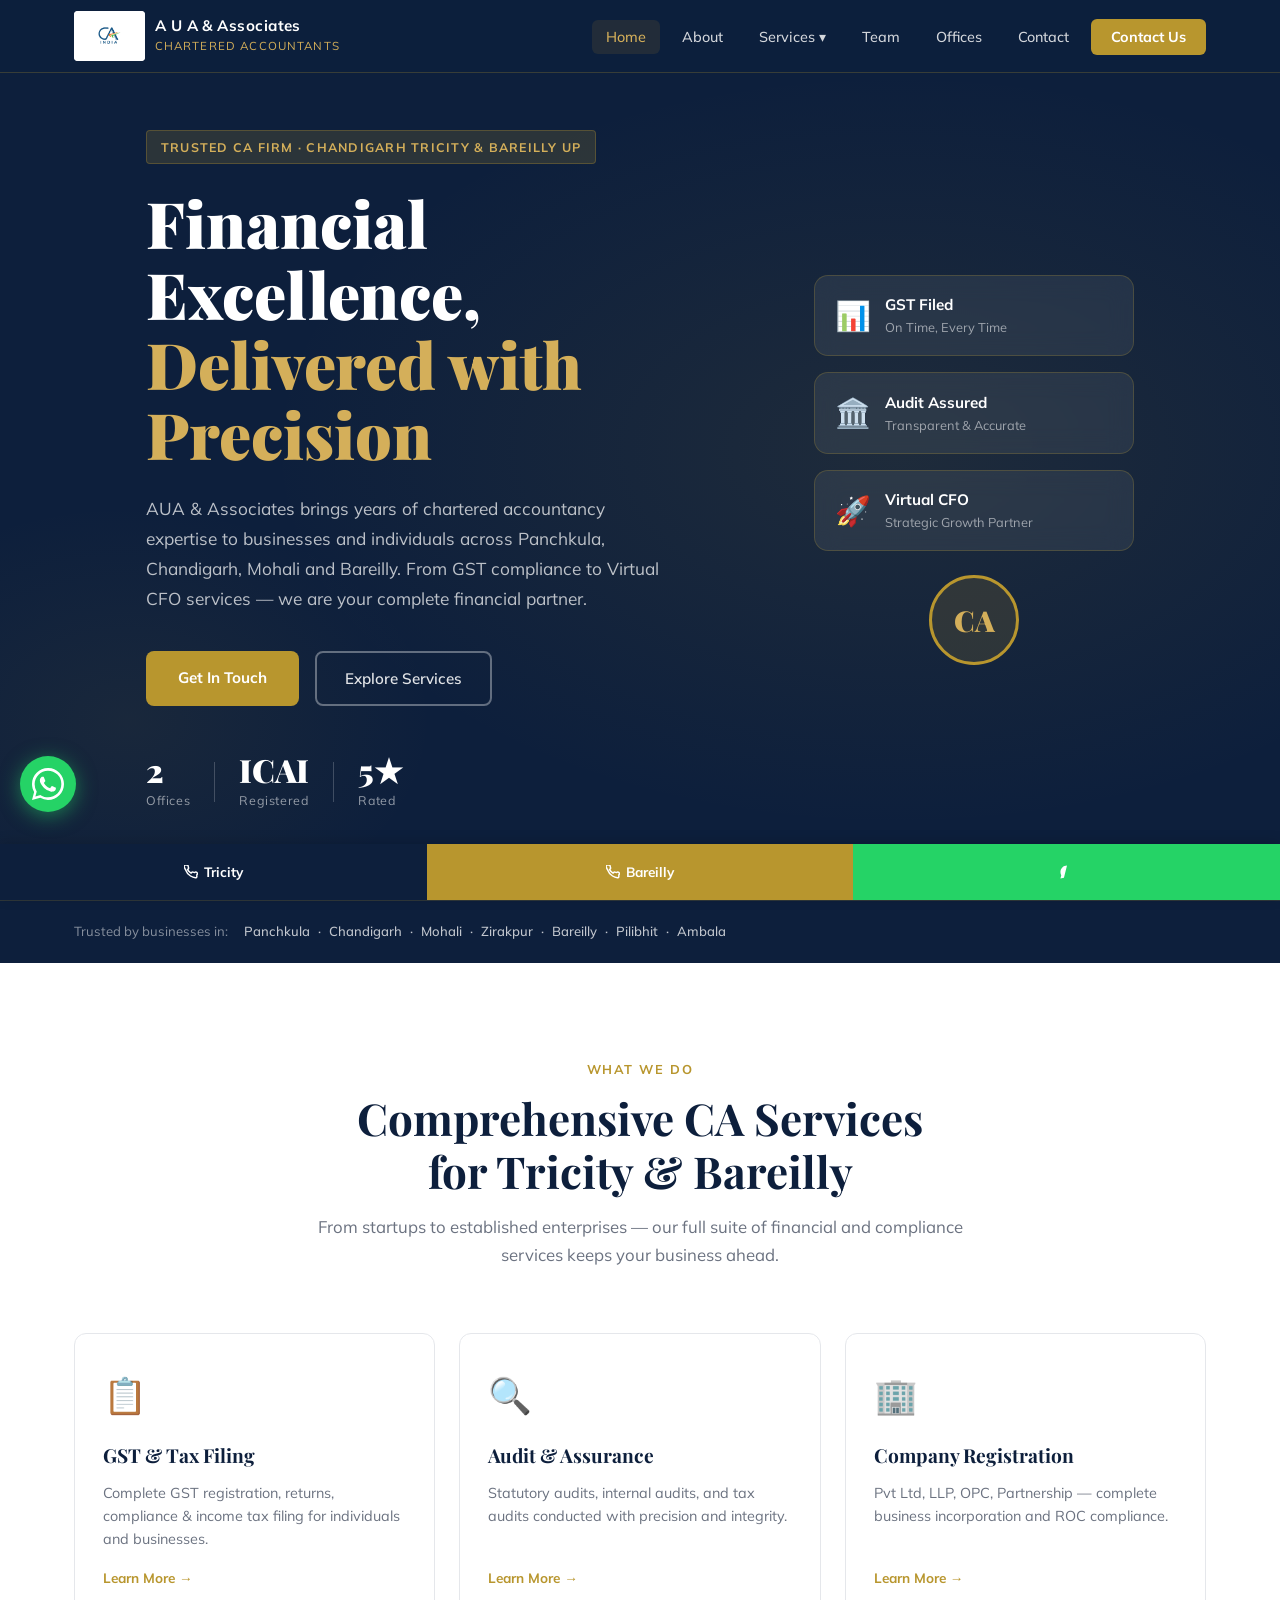
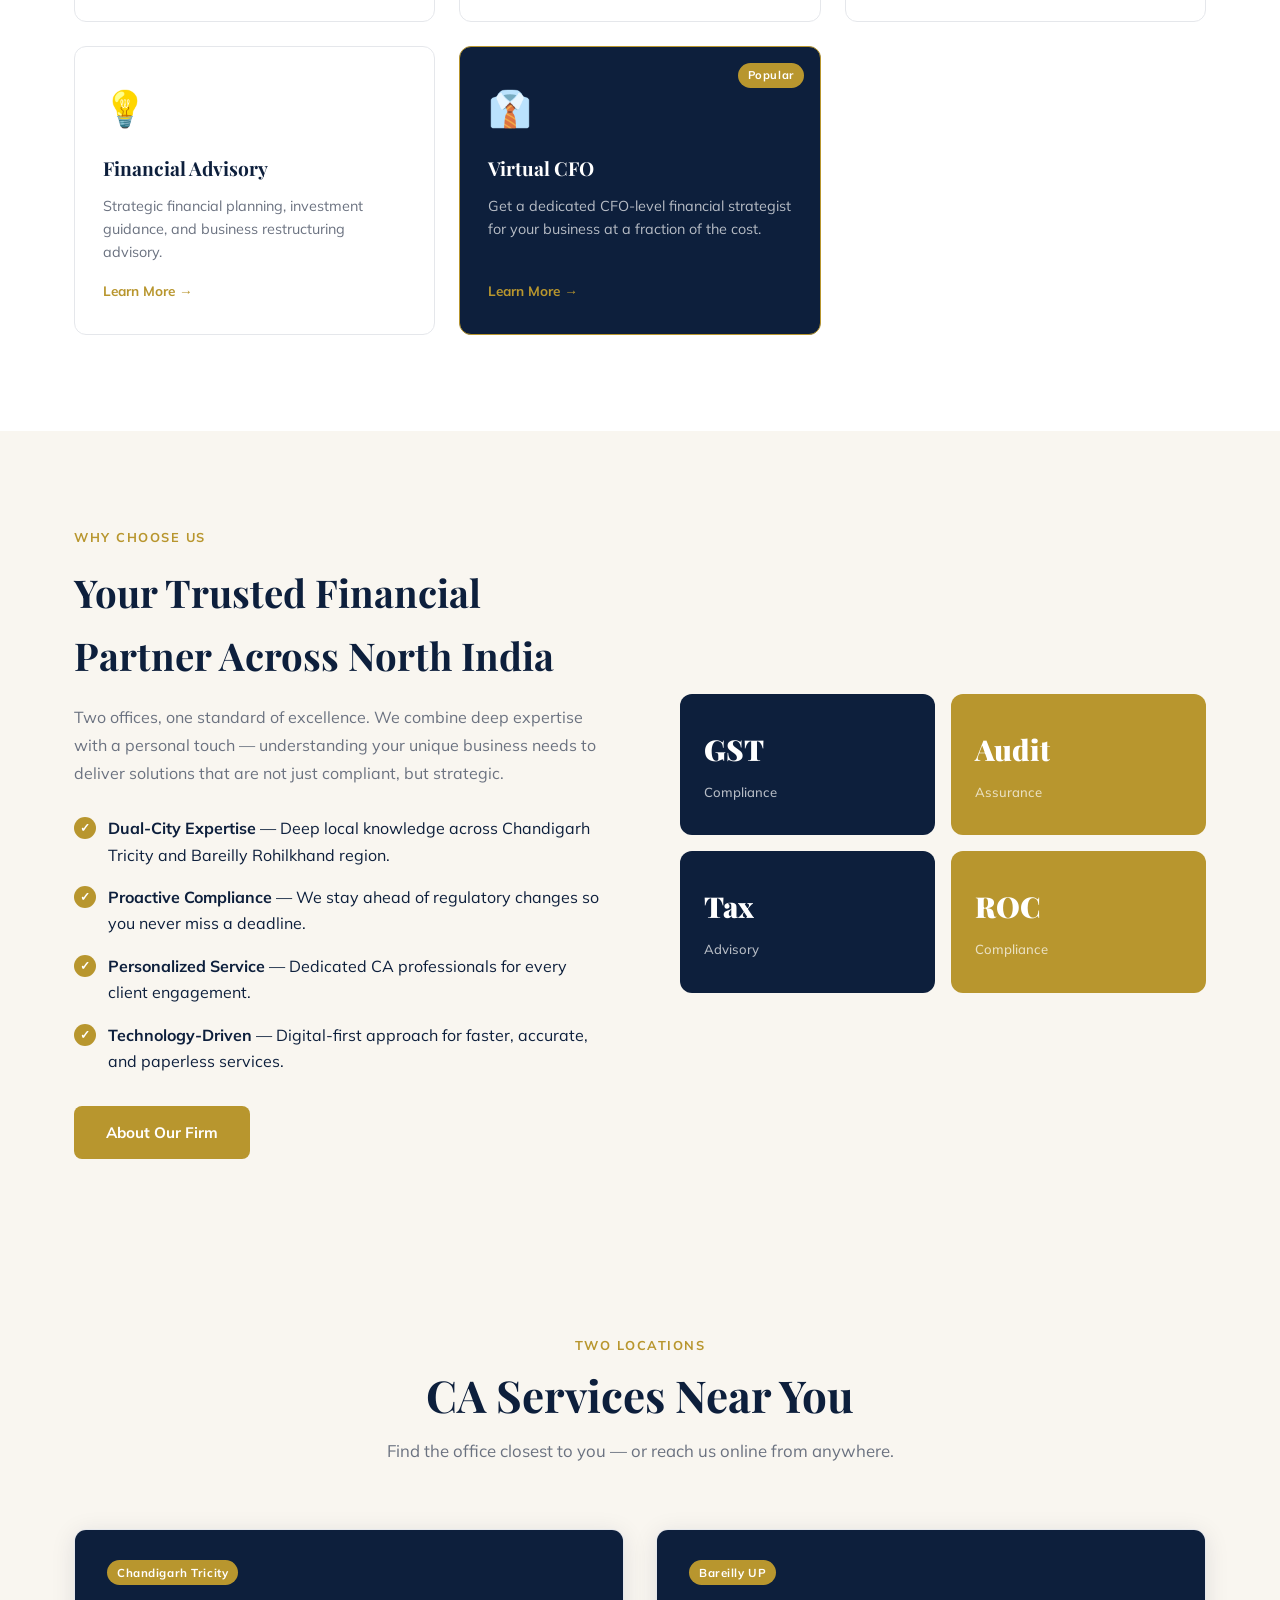
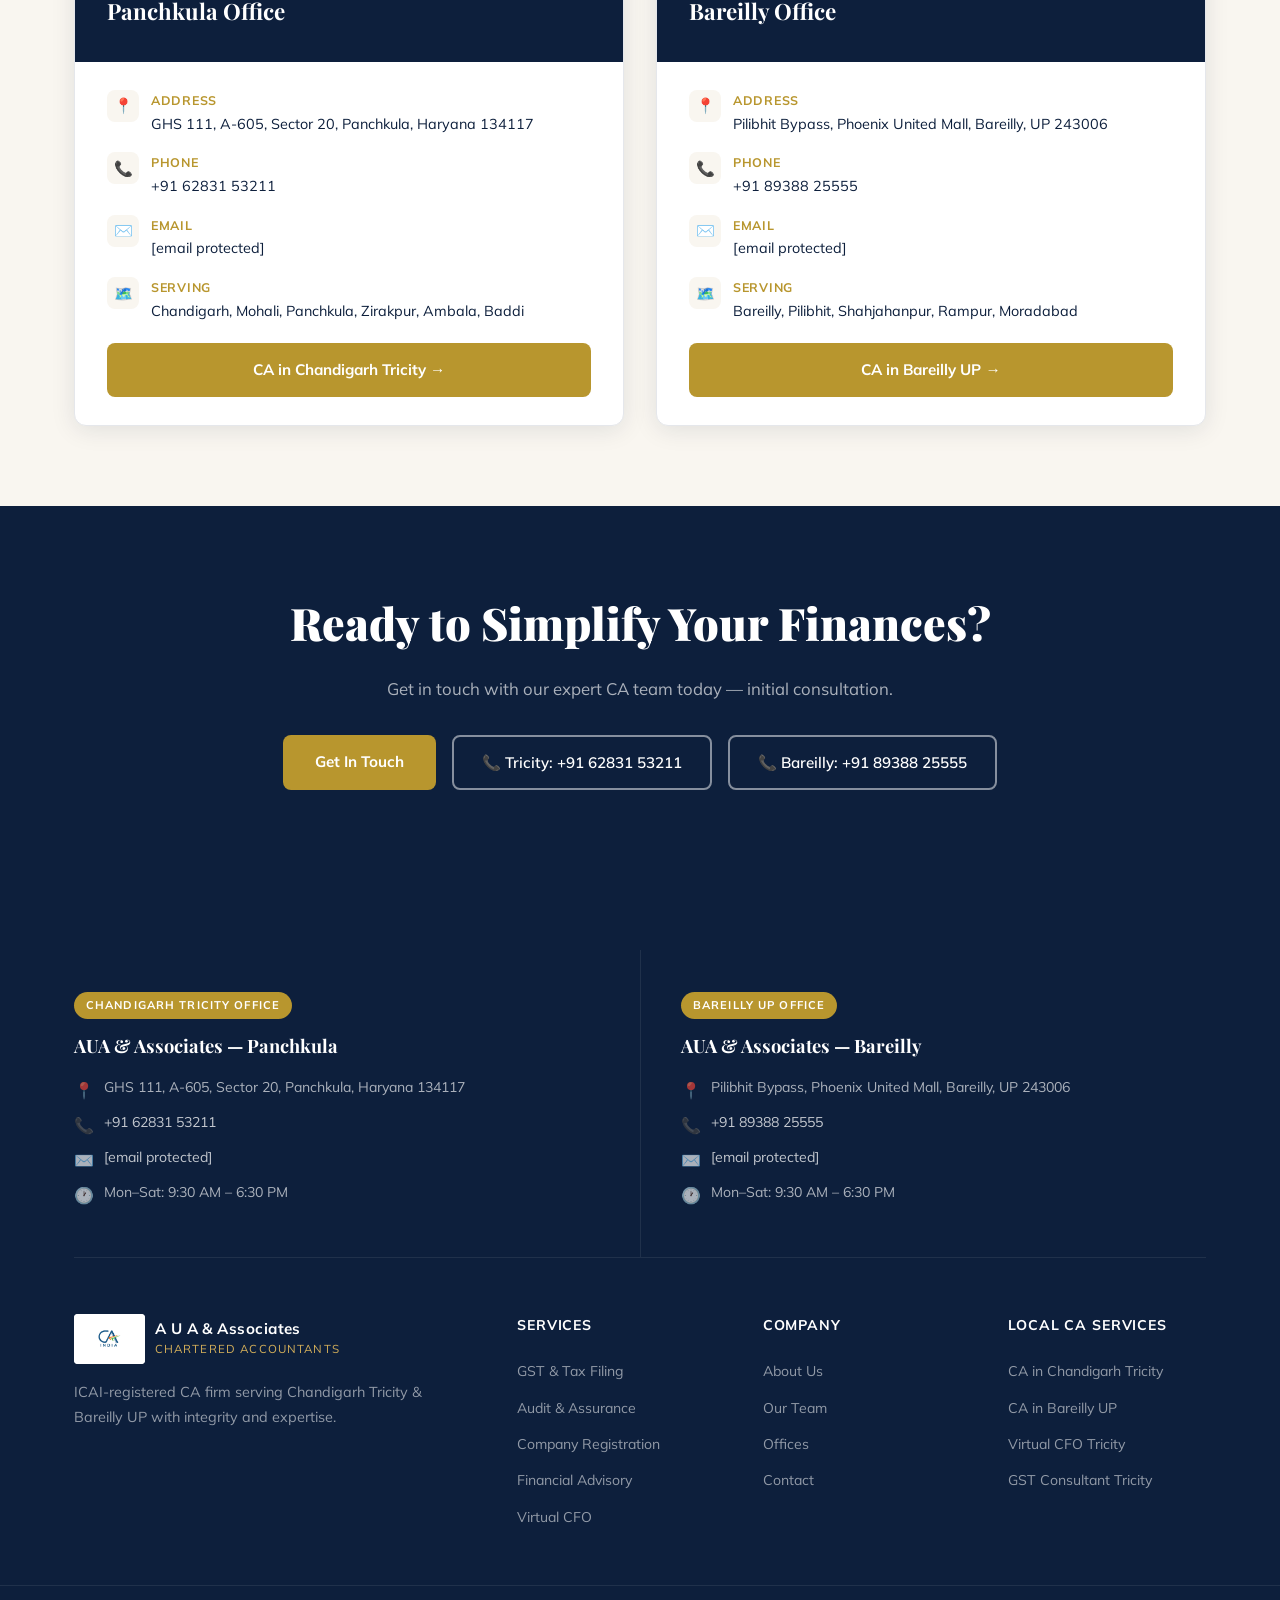
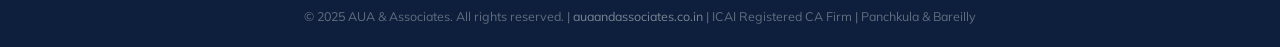
==== index.html @ df9a1f14 "Add files via upload" ====
<!DOCTYPE html>
<html lang="en">
<head>
<meta charset="UTF-8">
<link rel="icon" type="image/png" href="favicon.png">
<link rel="shortcut icon" type="image/png" href="favicon.png">
<link rel="apple-touch-icon" href="favicon.png">
<meta name="viewport" content="width=device-width, initial-scale=1.0">

<title>CA in Chandigarh Tricity &amp; Bareilly UP | AUA &amp; Associates | Chartered Accountants</title>
<meta name="description" content="AUA &amp; Associates – Chartered Accountants in Panchkula (Chandigarh Tricity) &amp; Bareilly UP. Expert CA services: GST Filing, Income Tax, Audit, Company Registration &amp; Virtual CFO. Call +91 62831 53211.">
<meta name="keywords" content="CA in Chandigarh, CA in Panchkula, CA in Bareilly, Chartered Accountant Panchkula, CA near me Chandigarh, GST consultant Tricity, GST filing Bareilly, income tax filing Chandigarh, audit firm Panchkula, company registration Chandigarh, Virtual CFO Tricity, CA firm Mohali, CA Bareilly UP">
<meta name="author" content="AUA &amp; Associates">
<meta name="robots" content="index, follow, max-snippet:-1, max-image-preview:large, max-video-preview:-1">
<link rel="canonical" href="https://auaandassociates.co.in/">

<meta property="og:type" content="website">
<meta property="og:url" content="https://auaandassociates.co.in/">
<meta property="og:title" content="AUA &amp; Associates | CA Firm — Chandigarh Tricity &amp; Bareilly UP">
<meta property="og:description" content="Chartered Accountants in Panchkula &amp; Bareilly. GST, Tax, Audit, Company Registration &amp; Virtual CFO.">
<meta property="og:site_name" content="AUA &amp; Associates">
<meta property="og:locale" content="en_IN">
<meta name="twitter:card" content="summary_large_image">
<meta name="twitter:title" content="AUA &amp; Associates | CA Firm Chandigarh Tricity &amp; Bareilly UP">
<meta name="twitter:description" content="Expert Chartered Accountants in Panchkula &amp; Bareilly. GST, Tax Filing, Audit, Company Registration &amp; Virtual CFO.">

<meta name="geo.region" content="IN-HR">
<meta name="geo.placename" content="Panchkula, Haryana, India">
<meta name="geo.position" content="30.6942;76.8606">
<meta name="ICBM" content="30.6942, 76.8606">

<!-- SCHEMA: Multi-Location LocalBusiness -->
<script type="application/ld+json">
{
  "@context": "https://schema.org",
  "@graph": [
    {
      "@type": ["AccountingService","LocalBusiness"],
      "@id": "https://auaandassociates.co.in/#office-panchkula",
      "name": "AUA & Associates — Chandigarh Tricity",
      "description": "Chartered Accountancy firm in Panchkula offering GST filing, income tax, audit, company registration and Virtual CFO services across Chandigarh Tricity.",
      "url": "https://auaandassociates.co.in/",
      "telephone": "+916283153211",
      "email": "auaandassociatestricity@gmail.com",
      "priceRange": "₹₹",
      "address": {
        "@type": "PostalAddress",
        "streetAddress": "GHS 111, A-605, Sector 20",
        "addressLocality": "Panchkula",
        "addressRegion": "Haryana",
        "postalCode": "134117",
        "addressCountry": "IN"
      },
      "geo": {"@type": "GeoCoordinates", "latitude": 30.6942, "longitude": 76.8606},
      "openingHoursSpecification": [{"@type": "OpeningHoursSpecification","dayOfWeek": ["Monday","Tuesday","Wednesday","Thursday","Friday","Saturday"],"opens": "09:30","closes": "18:30"}],
      "areaServed": [
        {"@type": "City","name": "Panchkula"},
        {"@type": "City","name": "Chandigarh"},
        {"@type": "City","name": "Mohali"},
        {"@type": "City","name": "Zirakpur"},
        {"@type": "City","name": "Ambala"},
        {"@type": "City","name": "Baddi"},
        {"@type": "City","name": "Nalagarh"},
        {"@type": "City","name": "Solan"}
      ],
      "hasOfferCatalog": {
        "@type": "OfferCatalog",
        "name": "CA Services Chandigarh Tricity",
        "itemListElement": [
          {"@type": "Offer","itemOffered": {"@type": "Service","name": "GST Registration & Filing"}},
          {"@type": "Offer","itemOffered": {"@type": "Service","name": "Income Tax Filing"}},
          {"@type": "Offer","itemOffered": {"@type": "Service","name": "Audit & Assurance"}},
          {"@type": "Offer","itemOffered": {"@type": "Service","name": "Company Registration"}},
          {"@type": "Offer","itemOffered": {"@type": "Service","name": "Virtual CFO Services"}}
        ]
      }
    },
    {
      "@type": ["AccountingService","LocalBusiness"],
      "@id": "https://auaandassociates.co.in/#office-bareilly",
      "name": "AUA & Associates — Bareilly UP",
      "description": "Chartered Accountancy firm in Bareilly offering GST filing, income tax, audit, company registration and financial advisory services across Bareilly, Pilibhit and Western UP.",
      "url": "https://auaandassociates.co.in/ca-in-bareilly-up.html",
      "telephone": "+918938825555",
      "email": "auaandassociates.up@gmail.com",
      "priceRange": "₹₹",
      "address": {
        "@type": "PostalAddress",
        "streetAddress": "Pilibhit Bypass, Phoenix United Mall",
        "addressLocality": "Bareilly",
        "addressRegion": "Uttar Pradesh",
        "postalCode": "243006",
        "addressCountry": "IN"
      },
      "geo": {"@type": "GeoCoordinates", "latitude": 28.3670, "longitude": 79.4304},
      "openingHoursSpecification": [{"@type": "OpeningHoursSpecification","dayOfWeek": ["Monday","Tuesday","Wednesday","Thursday","Friday","Saturday"],"opens": "09:30","closes": "18:30"}],
      "areaServed": [
        {"@type": "City","name": "Bareilly"},
        {"@type": "City","name": "Pilibhit"},
        {"@type": "City","name": "Shahjahanpur"},
        {"@type": "City","name": "Rampur"},
        {"@type": "City","name": "Moradabad"}
      ]
    },
    {
      "@type": "WebSite",
      "@id": "https://auaandassociates.co.in/#website",
      "url": "https://auaandassociates.co.in/",
      "name": "AUA & Associates",
      "description": "Chartered Accountants — Chandigarh Tricity & Bareilly UP"
    }
  ]
}
</script>

<link rel="stylesheet" href="style.css">
<link rel="preconnect" href="https://fonts.googleapis.com">
<link href="https://fonts.googleapis.com/css2?family=Playfair+Display:wght@400;600;700;900&family=Mulish:wght@300;400;500;600;700&display=swap" rel="stylesheet">
</head>
<body>
<a class="skip-link" href="#main-content">Skip to main content</a>

<nav class="nav-primary" id="navbar">
  <div class="nav-inner">
    <a href="index.html" class="logo">
      <img src="ca-india-logo.jpg" alt="CA India Logo" class="ca-logo-img">
      <div class="logo-text">
        <span class="logo-main">A U A &amp; Associates</span>
        <span class="logo-sub">Chartered Accountants</span>
      </div>
    </a>
    <button class="nav-hamburger" aria-label="Toggle menu" aria-expanded="false">
      <span></span><span></span><span></span>
    </button>
    <ul class="nav-menu">
      <li><a href="index.html" class="active">Home</a></li>
      <li><a href="about.html">About</a></li>
      <li class="nav-dropdown">
        <a href="services.html">Services ▾</a>
        <ul class="nav-dropdown-menu">
          <li><a href="gst-tax.html">GST &amp; Tax Filing</a></li>
          <li><a href="audit.html">Audit &amp; Assurance</a></li>
          <li><a href="company-registration.html">Company Registration</a></li>
          <li><a href="financial-advisory.html">Financial Advisory</a></li>
          <li><a href="virtual-cfo.html">Virtual CFO</a></li>
        </ul>
      </li>
      <li><a href="team.html">Team</a></li>
      <li><a href="offices.html">Offices</a></li>
      <li><a href="contact.html">Contact</a></li>
      <li><a href="contact.html" class="nav-cta">Contact Us</a></li>
    </ul>
  </div>
</nav>

<section class="hero" id="main-content">
  <div class="hero-bg-pattern"></div>
  <div class="hero-content">
    <div class="hero-tag">Trusted CA Firm · Chandigarh Tricity &amp; Bareilly UP</div>
    <h1>Financial Excellence,<br><em>Delivered with Precision</em></h1>
    <p class="hero-desc">AUA &amp; Associates brings years of chartered accountancy expertise to businesses and individuals across Panchkula, Chandigarh, Mohali and Bareilly. From GST compliance to Virtual CFO services — we are your complete financial partner.</p>
    <div class="hero-actions">
      <a href="contact.html" class="btn-primary">Get In Touch</a>
      <a href="services.html" class="btn-outline">Explore Services</a>
    </div>
    <div class="hero-stats">
      <div class="stat"><span class="stat-num">2</span><span class="stat-label">Offices</span></div>
      <div class="stat-divider"></div>
      <div class="stat"><span class="stat-num">ICAI</span><span class="stat-label">Registered</span></div>
      <div class="stat-divider"></div>
      <div class="stat"><span class="stat-num">5★</span><span class="stat-label">Rated</span></div>
    </div>
  </div>
  <div class="hero-visual">
    <div class="hero-card delay0">
      <div class="hc-icon">📊</div>
      <div class="hc-text"><strong>GST Filed</strong><span>On Time, Every Time</span></div>
    </div>
    <div class="hero-card delay1">
      <div class="hc-icon">🏛️</div>
      <div class="hc-text"><strong>Audit Assured</strong><span>Transparent &amp; Accurate</span></div>
    </div>
    <div class="hero-card delay2">
      <div class="hc-icon">🚀</div>
      <div class="hc-text"><strong>Virtual CFO</strong><span>Strategic Growth Partner</span></div>
    </div>
    <div class="hero-emblem">CA</div>
  </div>
</section>

<section class="trust-bar">
  <div class="container">
    <span>Trusted by businesses in:</span>
    <div class="trust-cities">
      <span>Panchkula</span><span>·</span>
      <span>Chandigarh</span><span>·</span>
      <span>Mohali</span><span>·</span>
      <span>Zirakpur</span><span>·</span>
      <span>Bareilly</span><span>·</span>
      <span>Pilibhit</span><span>·</span>
      <span>Ambala</span>
    </div>
  </div>
</section>

<section class="section services-overview">
  <div class="container">
    <div class="section-header">
      <div class="section-tag">What We Do</div>
      <h2>Comprehensive CA Services<br>for Tricity &amp; Bareilly</h2>
      <p>From startups to established enterprises — our full suite of financial and compliance services keeps your business ahead.</p>
    </div>
    <div class="services-grid">
      <a href="gst-tax.html" class="service-card">
        <div class="sc-icon">📋</div>
        <h3>GST &amp; Tax Filing</h3>
        <p>Complete GST registration, returns, compliance &amp; income tax filing for individuals and businesses.</p>
        <span class="sc-link">Learn More →</span>
      </a>
      <a href="audit.html" class="service-card">
        <div class="sc-icon">🔍</div>
        <h3>Audit &amp; Assurance</h3>
        <p>Statutory audits, internal audits, and tax audits conducted with precision and integrity.</p>
        <span class="sc-link">Learn More →</span>
      </a>
      <a href="company-registration.html" class="service-card">
        <div class="sc-icon">🏢</div>
        <h3>Company Registration</h3>
        <p>Pvt Ltd, LLP, OPC, Partnership — complete business incorporation and ROC compliance.</p>
        <span class="sc-link">Learn More →</span>
      </a>
      <a href="financial-advisory.html" class="service-card">
        <div class="sc-icon">💡</div>
        <h3>Financial Advisory</h3>
        <p>Strategic financial planning, investment guidance, and business restructuring advisory.</p>
        <span class="sc-link">Learn More →</span>
      </a>
      <a href="virtual-cfo.html" class="service-card featured">
        <div class="sc-badge">Popular</div>
        <div class="sc-icon">👔</div>
        <h3>Virtual CFO</h3>
        <p>Get a dedicated CFO-level financial strategist for your business at a fraction of the cost.</p>
        <span class="sc-link">Learn More →</span>
      </a>
    </div>
  </div>
</section>

<section class="section why-us">
  <div class="container why-grid">
    <div class="why-content">
      <div class="section-tag">Why Choose Us</div>
      <h2>Your Trusted Financial Partner Across North India</h2>
      <p>Two offices, one standard of excellence. We combine deep expertise with a personal touch — understanding your unique business needs to deliver solutions that are not just compliant, but strategic.</p>
      <ul class="why-list">
        <li><span class="why-icon">✓</span><div><strong>Dual-City Expertise</strong> — Deep local knowledge across Chandigarh Tricity and Bareilly Rohilkhand region.</div></li>
        <li><span class="why-icon">✓</span><div><strong>Proactive Compliance</strong> — We stay ahead of regulatory changes so you never miss a deadline.</div></li>
        <li><span class="why-icon">✓</span><div><strong>Personalized Service</strong> — Dedicated CA professionals for every client engagement.</div></li>
        <li><span class="why-icon">✓</span><div><strong>Technology-Driven</strong> — Digital-first approach for faster, accurate, and paperless services.</div></li>
      </ul>
      <a href="about.html" class="btn-primary">About Our Firm</a>
    </div>
    <div class="why-visual">
      <div class="why-box"><div class="why-num">GST</div><div class="why-num-label">Compliance</div></div>
      <div class="why-box accent"><div class="why-num">Audit</div><div class="why-num-label">Assurance</div></div>
      <div class="why-box"><div class="why-num">Tax</div><div class="why-num-label">Advisory</div></div>
      <div class="why-box accent"><div class="why-num">ROC</div><div class="why-num-label">Compliance</div></div>
    </div>
  </div>
</section>

<!-- Two-office CTA -->
<section style="background:var(--cream);padding:80px 0">
  <div class="container">
    <div class="section-header">
      <div class="section-tag">Two Locations</div>
      <h2>CA Services Near You</h2>
      <p>Find the office closest to you — or reach us online from anywhere.</p>
    </div>
    <div class="offices-grid">
      <div class="office-card">
        <div class="office-header">
          <div class="office-badge">Chandigarh Tricity</div>
          <h3>Panchkula Office</h3>
        </div>
        <div class="office-body">
          <div class="office-detail"><div class="od-icon">📍</div><div class="od-text"><strong>Address</strong><span>GHS 111, A-605, Sector 20, Panchkula, Haryana 134117</span></div></div>
          <div class="office-detail"><div class="od-icon">📞</div><div class="od-text"><strong>Phone</strong><a href="tel:+916283153211">+91 62831 53211</a></div></div>
          <div class="office-detail"><div class="od-icon">✉️</div><div class="od-text"><strong>Email</strong><a href="/cdn-cgi/l/email-protection#7f1e0a1e1e111b1e0c0c101c161e0b1a0c0b0d161c160b063f18121e1613511c1012"><span class="__cf_email__" data-cfemail="f3928692929d979280809c909a9287968087819a909a878ab3949e929a9fdd909c9e">[email&#160;protected]</span></a></div></div>
          <div class="office-detail"><div class="od-icon">🗺️</div><div class="od-text"><strong>Serving</strong><span>Chandigarh, Mohali, Panchkula, Zirakpur, Ambala, Baddi</span></div></div>
          <a href="ca-in-chandigarh-tricity.html" class="btn-primary" style="display:block;text-align:center;margin-top:20px">CA in Chandigarh Tricity →</a>
        </div>
      </div>
      <div class="office-card">
        <div class="office-header">
          <div class="office-badge">Bareilly UP</div>
          <h3>Bareilly Office</h3>
        </div>
        <div class="office-body">
          <div class="office-detail"><div class="od-icon">📍</div><div class="od-text"><strong>Address</strong><span>Pilibhit Bypass, Phoenix United Mall, Bareilly, UP 243006</span></div></div>
          <div class="office-detail"><div class="od-icon">📞</div><div class="od-text"><strong>Phone</strong><a href="tel:+918938825555">+91 89388 25555</a></div></div>
          <div class="office-detail"><div class="od-icon">✉️</div><div class="od-text"><strong>Email</strong><a href="/cdn-cgi/l/email-protection#72130713131c161301011d111b130617015c070232151f131b1e5c111d1f"><span class="__cf_email__" data-cfemail="30514551515e545143435f5359514455431e454070575d51595c1e535f5d">[email&#160;protected]</span></a></div></div>
          <div class="office-detail"><div class="od-icon">🗺️</div><div class="od-text"><strong>Serving</strong><span>Bareilly, Pilibhit, Shahjahanpur, Rampur, Moradabad</span></div></div>
          <a href="ca-in-bareilly-up.html" class="btn-primary" style="display:block;text-align:center;margin-top:20px">CA in Bareilly UP →</a>
        </div>
      </div>
    </div>
  </div>
</section>

<section class="cta-banner">
  <div class="container">
    <h2>Ready to Simplify Your Finances?</h2>
    <p>Get in touch with our expert CA team today — initial consultation.</p>
    <div class="cta-actions">
      <a href="contact.html" class="btn-primary">Get In Touch</a>
      <a href="tel:+916283153211" class="btn-outline-white">📞 Tricity: +91 62831 53211</a>
      <a href="tel:+918938825555" class="btn-outline-white">📞 Bareilly: +91 89388 25555</a>
    </div>
  </div>
</section>

<footer class="footer">
  <div class="container">
    <div class="footer-offices">
      <div class="footer-office">
        <div class="fo-badge">Chandigarh Tricity Office</div>
        <h4>AUA &amp; Associates — Panchkula</h4>
        <div class="fo-detail"><span class="fo-icon">📍</span><span>GHS 111, A-605, Sector 20, Panchkula, Haryana 134117</span></div>
        <div class="fo-detail"><span class="fo-icon">📞</span><a href="tel:+916283153211">+91 62831 53211</a></div>
        <div class="fo-detail"><span class="fo-icon">✉️</span><a href="/cdn-cgi/l/email-protection#f3928692929d979280809c909a9287968087819a909a878ab3949e929a9fdd909c9e"><span class="__cf_email__" data-cfemail="6706120606090306141408040e0613021413150e040e131e27000a060e0b4904080a">[email&#160;protected]</span></a></div>
        <div class="fo-detail"><span class="fo-icon">🕐</span><span>Mon–Sat: 9:30 AM – 6:30 PM</span></div>
      </div>
      <div class="footer-office">
        <div class="fo-badge">Bareilly UP Office</div>
        <h4>AUA &amp; Associates — Bareilly</h4>
        <div class="fo-detail"><span class="fo-icon">📍</span><span>Pilibhit Bypass, Phoenix United Mall, Bareilly, UP 243006</span></div>
        <div class="fo-detail"><span class="fo-icon">📞</span><a href="tel:+918938825555">+91 89388 25555</a></div>
        <div class="fo-detail"><span class="fo-icon">✉️</span><a href="/cdn-cgi/l/email-protection#1a7b6f7b7b747e7b69697579737b6e7f69346f6a5a7d777b737634797577"><span class="__cf_email__" data-cfemail="0d6c786c6c63696c7e7e626e646c79687e23787d4d6a606c6461236e6260">[email&#160;protected]</span></a></div>
        <div class="fo-detail"><span class="fo-icon">🕐</span><span>Mon–Sat: 9:30 AM – 6:30 PM</span></div>
      </div>
    </div>
    <div class="footer-grid">
      <div class="footer-brand">
        <div class="logo">
          <img src="ca-india-logo.jpg" alt="CA India" class="ca-logo-img">
          <div class="logo-text"><span class="logo-main">A U A &amp; Associates</span><span class="logo-sub">Chartered Accountants</span></div>
        </div>
        <p>ICAI-registered CA firm serving Chandigarh Tricity &amp; Bareilly UP with integrity and expertise.</p>
      </div>
      <div class="footer-links"><h4>Services</h4><ul><li><a href="gst-tax.html">GST &amp; Tax Filing</a></li><li><a href="audit.html">Audit &amp; Assurance</a></li><li><a href="company-registration.html">Company Registration</a></li><li><a href="financial-advisory.html">Financial Advisory</a></li><li><a href="virtual-cfo.html">Virtual CFO</a></li></ul></div>
      <div class="footer-links"><h4>Company</h4><ul><li><a href="about.html">About Us</a></li><li><a href="team.html">Our Team</a></li><li><a href="offices.html">Offices</a></li><li><a href="contact.html">Contact</a></li></ul></div>
      <div class="footer-links"><h4>Local CA Services</h4><ul><li><a href="ca-in-chandigarh-tricity.html">CA in Chandigarh Tricity</a></li><li><a href="ca-in-bareilly-up.html">CA in Bareilly UP</a></li><li><a href="virtual-cfo.html">Virtual CFO Tricity</a></li><li><a href="gst-tax.html">GST Consultant Tricity</a></li></ul></div>
    </div>
  </div>
  <div class="footer-bottom">
    <p>&copy; 2025 AUA &amp; Associates. All rights reserved. | <a href="https://auaandassociates.co.in">auaandassociates.co.in</a> | ICAI Registered CA Firm | Panchkula &amp; Bareilly</p>
  </div>
  <a id="whatsapp-float" href="https://wa.me/916283153211?text=Hello%20AUA%20%26%20Associates%2C%20I%20need%20CA%20services." target="_blank" rel="noopener" aria-label="Chat on WhatsApp">
    <svg xmlns="http://www.w3.org/2000/svg" viewBox="0 0 24 24" fill="white" width="30" height="30"><path d="M20.52 3.48A11.93 11.93 0 0 0 12 0C5.37 0 0 5.37 0 12c0 2.11.55 4.17 1.6 5.98L0 24l6.18-1.62A11.94 11.94 0 0 0 12 24c6.63 0 12-5.37 12-12 0-3.21-1.25-6.23-3.48-8.52zM12 22c-1.85 0-3.66-.5-5.24-1.44l-.37-.22-3.87 1.02 1.04-3.78-.24-.39A9.94 9.94 0 0 1 2 12C2 6.48 6.48 2 12 2c2.67 0 5.18 1.04 7.07 2.93A9.94 9.94 0 0 1 22 12c0 5.52-4.48 10-10 10zm5.44-7.4c-.3-.15-1.77-.87-2.04-.97-.28-.1-.48-.15-.68.15s-.78.97-.96 1.17c-.18.2-.35.22-.65.07a8.16 8.16 0 0 1-2.4-1.48 9.04 9.04 0 0 1-1.66-2.06c-.17-.3-.02-.46.13-.6.13-.13.3-.35.45-.52.15-.17.2-.3.3-.5.1-.2.05-.37-.02-.52-.08-.15-.68-1.63-.93-2.23-.24-.58-.49-.5-.68-.51l-.58-.01c-.2 0-.52.07-.79.37s-1.03 1.01-1.03 2.46 1.06 2.86 1.2 3.06c.15.2 2.08 3.18 5.04 4.46.7.3 1.25.49 1.68.62.7.22 1.34.19 1.85.12.56-.09 1.77-.72 2.02-1.42.25-.7.25-1.3.17-1.42-.07-.13-.27-.2-.57-.35z"/></svg>
  </a>
  <button id="back-to-top" aria-label="Back to top">&#8679;</button>
  <div id="mobile-call-bar">
    <a href="tel:+916283153211" class="mcb-btn mcb-call"><svg width="14" height="14" viewBox="0 0 24 24" fill="none" stroke="currentColor" stroke-width="2.5" stroke-linecap="round" stroke-linejoin="round"><path d="M22 16.92v3a2 2 0 01-2.18 2 19.79 19.79 0 01-8.63-3.07A19.5 19.5 0 013.07 8.81 19.79 19.79 0 01.12 2.18 2 2 0 012.1 0h3a2 2 0 012 1.72c.127.96.361 1.903.7 2.81a2 2 0 01-.45 2.11L6.09 7.91a16 16 0 006 6l1.27-1.27a2 2 0 012.11-.45c.907.339 1.85.573 2.81.7A2 2 0 0122 16.92z"/></svg>Tricity</a>
    <a href="tel:+918938825555" class="mcb-btn mcb-enquire"><svg width="14" height="14" viewBox="0 0 24 24" fill="none" stroke="currentColor" stroke-width="2.5" stroke-linecap="round" stroke-linejoin="round"><path d="M22 16.92v3a2 2 0 01-2.18 2 19.79 19.79 0 01-8.63-3.07A19.5 19.5 0 013.07 8.81 19.79 19.79 0 01.12 2.18 2 2 0 012.1 0h3a2 2 0 012 1.72c.127.96.361 1.903.7 2.81a2 2 0 01-.45 2.11L6.09 7.91a16 16 0 006 6l1.27-1.27a2 2 0 012.11-.45c.907.339 1.85.573 2.81.7A2 2 0 0122 16.92z"/></svg>Bareilly</a>
    <a href="https://wa.me/916283153211?text=Hello%20AUA%20%26%20Associates%2C%20I%20need%20CA%20services." target="_blank" rel="noopener" class="mcb-btn mcb-wa"><svg width="14" height="14" viewBox="0 0 32 32" fill="currentColor"><path d="M16 1C7.716 1 1 7.716 1 16c0 2.628.687 5.095 1.886 7.232L1 31l8.013-2.1A
    </div>
  </div>
</footer>
<script src="main.js" defer></script>
</body>
</html>
---- style.css ----
/* ===========================
   AUA & Associates — style.css v4.0
   auaandassociates.co.in
   Professional & Corporate Theme
   Dual-Office | Responsive | Accessible
   =========================== */

:root {
  --navy:    #0D1F3C;
  --gold:    #B8962E;
  --gold-lt: #D4AF5A;
  --cream:   #F9F6F0;
  --white:   #FFFFFF;
  --gray:    #6B7280;
  --light:   #F3F4F6;
  --border:  #E5E7EB;
  --shadow:  0 4px 24px rgba(13,31,60,0.10);
  --shadow-lg: 0 12px 48px rgba(13,31,60,0.14);
  --font-head: 'Playfair Display', Georgia, serif;
  --font-body: 'Mulish', sans-serif;
  --radius: 12px;
  --transition: 0.28s cubic-bezier(.4,0,.2,1);
}

*, *::before, *::after { box-sizing: border-box; margin: 0; padding: 0; }
html { scroll-behavior: smooth; font-size: 16px; -webkit-text-size-adjust: 100%; }
body { font-family: var(--font-body); color: var(--navy); background: var(--white); line-height: 1.65; animation: pageIn .35s ease both; }
img { max-width: 100%; display: block; background: var(--light); }
a { text-decoration: none; color: inherit; }
ul { list-style: none; }

.container { max-width: 1180px; margin: 0 auto; padding: 0 24px; }
.section { padding: 96px 0; }
.section-tag { font-size: .8rem; font-weight: 700; letter-spacing: .12em; text-transform: uppercase; color: var(--gold); margin-bottom: 12px; }
.section-header { text-align: center; max-width: 660px; margin: 0 auto 64px; }
.section-header h2 { font-family: var(--font-head); font-size: clamp(2rem,3.5vw,2.75rem); font-weight: 700; line-height: 1.2; margin-bottom: 16px; }
.section-header p { color: var(--gray); font-size: 1.05rem; }

/* ======================================================
   NAVBAR — uses class .nav-primary (not #navbar)
   This ensures the hamburger JS works on ALL pages
   ====================================================== */
.nav-primary {
  position: fixed; top: 0; left: 0; right: 0; z-index: 1000;
  background: rgba(13,31,60,0.97);
  backdrop-filter: blur(12px);
  border-bottom: 1px solid rgba(184,150,46,0.25);
  transition: var(--transition);
}
.nav-primary.scrolled { box-shadow: 0 2px 24px rgba(0,0,0,.25); }

/* Legacy ID support — keeps old pages working */
#navbar { position: fixed; top: 0; left: 0; right: 0; z-index: 1000; background: rgba(13,31,60,0.97); backdrop-filter: blur(12px); border-bottom: 1px solid rgba(184,150,46,0.25); transition: var(--transition); }
#navbar.scrolled { box-shadow: 0 2px 24px rgba(0,0,0,.25); }

.nav-inner {
  max-width: 1180px; margin: 0 auto; padding: 0 24px;
  display: flex; align-items: center; justify-content: space-between;
  height: 72px;
}
.logo { display: flex; align-items: center; gap: 10px; text-decoration: none; flex-shrink: 0; }
.logo-text { display: flex; flex-direction: column; }
.logo-main { color: var(--white); font-weight: 700; font-size: .95rem; line-height: 1.2; letter-spacing: .03em; }
.logo-sub { color: var(--gold-lt); font-size: .72rem; letter-spacing: .1em; text-transform: uppercase; }
.ca-logo-img { height: 50px; width: auto; display: block; border-radius: 4px; object-fit: contain; }

/* Nav links — class .nav-menu */
.nav-menu, .nav-links { display: flex; align-items: center; gap: 8px; }
.nav-menu > li, .nav-links > li { position: relative; }
.nav-menu > li > a, .nav-links > li > a {
  color: rgba(255,255,255,.82); font-size: .9rem; font-weight: 500;
  padding: 8px 14px; border-radius: 6px;
  transition: var(--transition); white-space: nowrap;
}
.nav-menu > li > a:hover, .nav-menu > li > a.active,
.nav-links > li > a:hover, .nav-links > li > a.active { color: var(--gold-lt); background: rgba(184,150,46,.12); }
.nav-cta {
  background: var(--gold) !important; color: var(--white) !important;
  padding: 9px 20px !important; border-radius: 6px !important; font-weight: 700 !important;
}
.nav-cta:hover { background: var(--gold-lt) !important; }

/* Dropdown — class .nav-dropdown */
.dropdown-menu, .nav-dropdown-menu {
  display: none; position: absolute; top: calc(100% + 8px); left: 0;
  background: var(--white); border-radius: 10px;
  box-shadow: var(--shadow-lg); border: 1px solid var(--border);
  min-width: 220px; padding: 8px 0; z-index: 100;
}
.dropdown:hover .dropdown-menu,
.nav-dropdown:hover .nav-dropdown-menu { display: block; }
.dropdown-menu li a, .nav-dropdown-menu li a {
  display: block; padding: 10px 20px; color: var(--navy); font-size: .88rem;
  transition: var(--transition);
}
.dropdown-menu li a:hover, .nav-dropdown-menu li a:hover { background: var(--cream); color: var(--gold); }

/* Hamburger — class .nav-hamburger */
.nav-hamburger, .hamburger {
  display: none; flex-direction: column; gap: 5px;
  background: none; border: none; cursor: pointer;
  padding: 8px; border-radius: 6px;
  transition: var(--transition);
  -webkit-tap-highlight-color: transparent;
  touch-action: manipulation;
  z-index: 1001; position: relative;
}
.nav-hamburger span, .hamburger span {
  display: block; width: 24px; height: 2px;
  background: var(--white); border-radius: 2px;
  transition: transform 0.3s ease, opacity 0.3s ease;
  transform-origin: center;
}
.nav-hamburger.is-open span:nth-child(1),
.hamburger.is-open span:nth-child(1) { transform: translateY(7px) rotate(45deg); }
.nav-hamburger.is-open span:nth-child(2),
.hamburger.is-open span:nth-child(2) { opacity: 0; transform: scaleX(0); }
.nav-hamburger.is-open span:nth-child(3),
.hamburger.is-open span:nth-child(3) { transform: translateY(-7px) rotate(-45deg); }

/* ======= HERO ======= */
.hero {
  min-height: 100vh; background: var(--navy);
  display: flex; align-items: center;
  padding: 120px 24px 80px;
  position: relative; overflow: hidden;
  max-width: 100%; gap: 48px;
  flex-wrap: wrap; justify-content: center;
}
.hero-bg-pattern {
  position: absolute; inset: 0;
  background:
    radial-gradient(ellipse 70% 60% at 70% 50%, rgba(184,150,46,0.10) 0%, transparent 70%),
    radial-gradient(ellipse 40% 40% at 10% 80%, rgba(184,150,46,0.07) 0%, transparent 60%);
  pointer-events: none;
}
.hero-content { flex: 1; min-width: 300px; max-width: 620px; position: relative; z-index: 2; }
.hero-tag {
  display: inline-block; background: rgba(184,150,46,.18);
  color: var(--gold-lt); font-size: .78rem; font-weight: 700;
  letter-spacing: .1em; text-transform: uppercase;
  padding: 6px 14px; border-radius: 4px; margin-bottom: 24px;
  border: 1px solid rgba(184,150,46,.3);
}
.hero-content h1 { font-family: var(--font-head); font-size: clamp(2.5rem, 5vw, 4rem); font-weight: 900; color: var(--white); line-height: 1.1; margin-bottom: 24px; }
.hero-content h1 em { color: var(--gold-lt); font-style: normal; }
.hero-desc { color: rgba(255,255,255,.72); font-size: 1.08rem; max-width: 520px; margin-bottom: 36px; line-height: 1.75; }
.hero-actions { display: flex; gap: 16px; flex-wrap: wrap; margin-bottom: 48px; }
.btn-primary { background: var(--gold); color: var(--white); font-weight: 700; font-size: .95rem; padding: 14px 32px; border-radius: 8px; border: none; cursor: pointer; transition: var(--transition); display: inline-block; }
.btn-primary:hover { background: var(--gold-lt); transform: translateY(-2px); box-shadow: 0 8px 24px rgba(184,150,46,.35); }
.btn-outline { border: 2px solid rgba(255,255,255,.35); color: rgba(255,255,255,.88); font-weight: 600; font-size: .95rem; padding: 13px 28px; border-radius: 8px; transition: var(--transition); display: inline-block; }
.btn-outline:hover { border-color: var(--gold-lt); color: var(--gold-lt); }
.btn-outline-white { border: 2px solid rgba(255,255,255,.5); color: var(--white); font-weight: 600; font-size: .95rem; padding: 13px 28px; border-radius: 8px; transition: var(--transition); display: inline-block; }
.btn-outline-white:hover { background: rgba(255,255,255,.1); }
.btn-secondary { background: var(--navy); color: var(--white); font-weight: 700; font-size: .95rem; padding: 14px 32px; border-radius: 8px; border: none; cursor: pointer; transition: var(--transition); display: inline-block; }
.btn-secondary:hover { background: #1a3060; transform: translateY(-2px); }

.hero-stats { display: flex; align-items: center; gap: 24px; flex-wrap: wrap; }
.stat { display: flex; flex-direction: column; }
.stat-num { font-family: var(--font-head); font-size: 2rem; font-weight: 900; color: var(--white); line-height: 1; }
.stat-label { color: rgba(255,255,255,.55); font-size: .78rem; letter-spacing: .05em; margin-top: 4px; }
.stat-divider { width: 1px; height: 40px; background: rgba(255,255,255,.2); }

.hero-visual { flex: 0 0 auto; width: 320px; position: relative; z-index: 2; display: flex; flex-direction: column; gap: 16px; align-items: flex-end; }
.hero-card { background: rgba(255,255,255,.07); backdrop-filter: blur(12px); border: 1px solid rgba(184,150,46,.25); border-radius: 14px; padding: 16px 20px; display: flex; align-items: center; gap: 14px; width: 100%; animation: floatCard 3.5s ease-in-out infinite; }
.hero-card.delay1 { animation-delay: 1.2s; }
.hero-card.delay2 { animation-delay: 2.4s; }
@keyframes floatCard { 0%,100% { transform: translateY(0); } 50% { transform: translateY(-8px); } }
.hc-icon { font-size: 1.8rem; }
.hc-text { display: flex; flex-direction: column; }
.hc-text strong { color: var(--white); font-size: .95rem; }
.hc-text span { color: rgba(255,255,255,.55); font-size: .8rem; }
.hero-emblem { width: 90px; height: 90px; border-radius: 50%; border: 3px solid var(--gold); background: rgba(184,150,46,.15); display: flex; align-items: center; justify-content: center; font-family: var(--font-head); font-size: 1.8rem; font-weight: 900; color: var(--gold-lt); align-self: center; margin-top: 8px; }

/* ======= TRUST BAR ======= */
.trust-bar { background: var(--navy); border-top: 1px solid rgba(184,150,46,.2); padding: 20px 0; }
.trust-bar .container { display: flex; align-items: center; gap: 16px; flex-wrap: wrap; }
.trust-bar span { color: rgba(255,255,255,.5); font-size: .82rem; }
.trust-cities { display: flex; flex-wrap: wrap; gap: 8px; }
.trust-cities span { color: rgba(255,255,255,.75); font-size: .82rem; font-weight: 500; }

/* ======= PAGE HERO (inner pages) ======= */
.page-hero { background: var(--navy); padding: 136px 24px 80px; text-align: center; position: relative; overflow: hidden; }
.page-hero::before { content: ''; position: absolute; inset: 0; background: radial-gradient(ellipse 60% 60% at 50% 40%, rgba(184,150,46,.08) 0%, transparent 70%); }
.breadcrumb { font-size: .8rem; color: rgba(255,255,255,.45); margin-bottom: 16px; position: relative; }
.breadcrumb a { color: rgba(255,255,255,.55); transition: var(--transition); }
.breadcrumb a:hover { color: var(--gold-lt); }
.page-hero h1 { font-family: var(--font-head); font-size: clamp(2rem,4.5vw,3.5rem); font-weight: 900; color: var(--white); line-height: 1.1; margin-bottom: 16px; position: relative; }
.page-hero p { color: rgba(255,255,255,.65); font-size: 1.05rem; max-width: 600px; margin: 0 auto; position: relative; }

/* ======= SERVICES GRID ======= */
.services-grid { display: grid; grid-template-columns: repeat(3, 1fr); gap: 24px; }
.service-card { background: var(--white); border: 1px solid var(--border); border-radius: var(--radius); padding: 32px 28px; transition: var(--transition); cursor: pointer; position: relative; overflow: hidden; display: flex; flex-direction: column; }
.service-card::before { content: ''; position: absolute; top: 0; left: 0; right: 0; height: 3px; background: var(--gold); transform: scaleX(0); transition: var(--transition); transform-origin: left; }
.service-card:hover { transform: translateY(-4px); box-shadow: var(--shadow-lg); border-color: rgba(184,150,46,.3); }
.service-card:hover::before { transform: scaleX(1); }
.service-card.featured { background: var(--navy); border-color: var(--gold); }
.service-card.featured h3, .service-card.featured p { color: var(--white); }
.service-card.featured p { color: rgba(255,255,255,.7); }
.sc-badge { position: absolute; top: 16px; right: 16px; background: var(--gold); color: var(--white); font-size: .7rem; font-weight: 700; padding: 3px 10px; border-radius: 20px; letter-spacing: .05em; }
.sc-icon { font-size: 2.2rem; margin-bottom: 16px; }
.service-card h3 { font-family: var(--font-head); font-size: 1.2rem; font-weight: 700; margin-bottom: 10px; }
.service-card p { color: var(--gray); font-size: .9rem; line-height: 1.6; flex: 1; }
.sc-link { display: inline-block; color: var(--gold); font-weight: 700; font-size: .85rem; margin-top: 16px; transition: var(--transition); }
.service-card:hover .sc-link { color: var(--gold-lt); gap: 6px; }

/* ======= WHY US ======= */
.why-us { background: var(--cream); }
.why-grid { display: grid; grid-template-columns: 1fr 1fr; gap: 80px; align-items: center; }
.why-content h2 { font-family: var(--font-head); font-size: clamp(1.8rem,3vw,2.5rem); font-weight: 700; margin-bottom: 16px; }
.why-content > p { color: var(--gray); margin-bottom: 28px; line-height: 1.75; }
.why-list { display: flex; flex-direction: column; gap: 16px; margin-bottom: 32px; }
.why-list li { display: flex; gap: 12px; align-items: flex-start; }
.why-icon { width: 22px; height: 22px; background: var(--gold); color: var(--white); border-radius: 50%; display: flex; align-items: center; justify-content: center; font-size: .75rem; font-weight: 900; flex-shrink: 0; margin-top: 2px; }
.why-visual { display: grid; grid-template-columns: 1fr 1fr; gap: 16px; }
.why-box { background: var(--navy); border-radius: var(--radius); padding: 32px 24px; display: flex; flex-direction: column; gap: 8px; }
.why-box.accent { background: var(--gold); }
.why-num { font-family: var(--font-head); font-size: 1.8rem; font-weight: 900; color: var(--white); }
.why-num-label { color: rgba(255,255,255,.7); font-size: .82rem; font-weight: 500; }

/* ======= CTA BANNER ======= */
.cta-banner { background: var(--navy); padding: 80px 24px; text-align: center; }
.cta-banner h2 { font-family: var(--font-head); font-size: clamp(1.8rem,4vw,2.8rem); font-weight: 900; color: var(--white); margin-bottom: 16px; }
.cta-banner p { color: rgba(255,255,255,.65); font-size: 1.05rem; margin-bottom: 32px; }
.cta-actions { display: flex; gap: 16px; justify-content: center; flex-wrap: wrap; }

/* ======= CONTENT SECTIONS ======= */
.content-section { padding: 96px 0; background: var(--white); }
.content-section.alt { background: var(--cream); }
.content-grid { display: grid; grid-template-columns: 1fr 1fr; gap: 64px; align-items: start; }
.content-text h2 { font-family: var(--font-head); font-size: clamp(1.8rem,3vw,2.4rem); font-weight: 700; margin-bottom: 20px; }
.content-text > p { color: var(--gray); margin-bottom: 16px; line-height: 1.75; }
.feature-list { display: flex; flex-direction: column; gap: 10px; margin: 20px 0; }
.feature-list li { display: flex; align-items: flex-start; gap: 10px; color: var(--navy); font-size: .92rem; }
.feature-list li::before { content: '✓'; color: var(--gold); font-weight: 900; margin-top: 1px; flex-shrink: 0; }

/* Info & Pricing cards */
.info-card { background: var(--navy); border-radius: var(--radius); padding: 32px; }
.info-card h3 { font-family: var(--font-head); color: var(--white); font-size: 1.3rem; margin-bottom: 12px; }
.info-card .feature-list li { color: rgba(255,255,255,.8); }
.info-card .feature-list li::before { color: var(--gold-lt); }
.stat-row { display: flex; gap: 24px; margin-top: 24px; padding-top: 20px; border-top: 1px solid rgba(255,255,255,.1); }
.stat-item { display: flex; flex-direction: column; gap: 4px; }
.stat-item .num { font-family: var(--font-head); color: var(--gold-lt); font-size: 1.5rem; font-weight: 900; }
.stat-item .lbl { color: rgba(255,255,255,.55); font-size: .72rem; text-transform: uppercase; letter-spacing: .08em; }
.pricing-card { background: var(--navy); border-radius: var(--radius); padding: 32px; border: 2px solid var(--gold); }
.pricing-card h3 { font-family: var(--font-head); color: var(--white); font-size: 1.3rem; margin-bottom: 8px; }

/* Process steps */
.process-steps { display: grid; grid-template-columns: repeat(4, 1fr); gap: 0; }
.process-step { padding: 28px 24px; border-right: 1px solid var(--border); position: relative; }
.process-step:last-child { border-right: none; }
.step-num { width: 40px; height: 40px; background: var(--gold); color: var(--white); border-radius: 50%; display: flex; align-items: center; justify-content: center; font-weight: 900; font-size: 1rem; margin-bottom: 12px; }
.process-step h4 { font-size: 1rem; font-weight: 700; margin-bottom: 8px; }
.process-step p { color: var(--gray); font-size: .88rem; line-height: 1.6; }

/* Values grid */
.values-grid { display: grid; grid-template-columns: repeat(3, 1fr); gap: 24px; }
.value-card { background: var(--white); border-radius: var(--radius); padding: 32px 28px; border: 1px solid var(--border); transition: var(--transition); }
.value-card:hover { box-shadow: var(--shadow); border-color: rgba(184,150,46,.3); }
.value-icon { font-size: 2rem; margin-bottom: 12px; }
.value-card h3 { font-size: 1.1rem; font-weight: 700; margin-bottom: 8px; }
.value-card p { color: var(--gray); font-size: .9rem; line-height: 1.6; }

/* Team */
.team-grid { display: grid; grid-template-columns: repeat(2, 1fr); gap: 28px; }
.team-card { background: var(--white); border-radius: var(--radius); overflow: hidden; border: 1px solid var(--border); transition: var(--transition); }
.team-card:hover { box-shadow: var(--shadow-lg); }
.team-avatar { height: 200px; background: linear-gradient(135deg, var(--navy), var(--gold)); display: flex; align-items: center; justify-content: center; font-family: var(--font-head); font-size: 3rem; font-weight: 900; color: var(--white); }
.team-info { padding: 24px; }
.team-info h3 { font-size: 1.15rem; font-weight: 700; margin-bottom: 4px; }
.team-info .role { color: var(--gold); font-size: .82rem; font-weight: 600; text-transform: uppercase; letter-spacing: .06em; display: block; margin-bottom: 10px; }
.team-info p { color: var(--gray); font-size: .88rem; line-height: 1.6; }

/* FAQ */
.faq-list { max-width: 800px; margin: 0 auto; }
.faq-item { border-bottom: 1px solid var(--border); }
.faq-q { width: 100%; background: none; border: none; padding: 20px 24px; text-align: left; font-family: var(--font-body); font-size: .95rem; font-weight: 600; color: var(--navy); cursor: pointer; display: flex; justify-content: space-between; align-items: center; transition: var(--transition); }
.faq-q:hover { color: var(--gold); }
.faq-q::after { content: '+'; font-size: 1.4rem; color: var(--gold); transition: transform .25s; }
.faq-q.open::after { transform: rotate(45deg); }
.faq-a { padding: 0 24px; max-height: 0; overflow: hidden; transition: max-height .35s ease, padding .35s ease; }
.faq-a.show { max-height: 300px; padding: 0 24px 20px; }
.faq-a p { color: var(--gray); font-size: .9rem; line-height: 1.7; }

/* Office cards */
.offices-grid { display: grid; grid-template-columns: 1fr 1fr; gap: 32px; }
.office-card { background: var(--white); border-radius: var(--radius); overflow: hidden; border: 1px solid var(--border); box-shadow: var(--shadow); }
.office-header { background: var(--navy); padding: 28px 32px; }
.office-header h3 { font-family: var(--font-head); color: var(--white); font-size: 1.4rem; margin-bottom: 4px; }
.office-badge { display: inline-block; background: var(--gold); color: var(--white); font-size: .72rem; font-weight: 700; padding: 3px 10px; border-radius: 20px; letter-spacing: .05em; margin-bottom: 8px; }
.office-body { padding: 28px 32px; }
.office-detail { display: flex; align-items: flex-start; gap: 12px; margin-bottom: 16px; font-size: .9rem; }
.office-detail .od-icon { width: 32px; height: 32px; background: var(--cream); border-radius: 8px; display: flex; align-items: center; justify-content: center; font-size: .95rem; flex-shrink: 0; }
.office-detail .od-text { display: flex; flex-direction: column; }
.office-detail .od-text strong { font-size: .78rem; text-transform: uppercase; letter-spacing: .06em; color: var(--gold); margin-bottom: 2px; }
.office-detail .od-text a { color: var(--navy); transition: var(--transition); }
.office-detail .od-text a:hover { color: var(--gold); }

/* Contact */
.contact-grid { display: grid; grid-template-columns: 1fr 1fr; gap: 48px; align-items: start; }
.contact-info h2 { font-family: var(--font-head); font-size: clamp(1.8rem,3vw,2.4rem); font-weight: 700; margin-bottom: 16px; }
.contact-info > p { color: var(--gray); margin-bottom: 32px; }
.contact-item { display: flex; gap: 16px; align-items: flex-start; margin-bottom: 24px; }
.ci-icon { width: 48px; height: 48px; background: var(--cream); border-radius: 10px; display: flex; align-items: center; justify-content: center; font-size: 1.4rem; flex-shrink: 0; }
.ci-text { display: flex; flex-direction: column; gap: 4px; }
.ci-text strong { font-size: .82rem; text-transform: uppercase; letter-spacing: .06em; color: var(--gold); }
.ci-text a, .ci-text span { color: var(--navy); font-size: .95rem; transition: var(--transition); }
.ci-text a:hover { color: var(--gold); }
.contact-form-card { background: var(--white); border: 1px solid var(--border); border-radius: var(--radius); padding: 36px; box-shadow: var(--shadow); }
.contact-form-card h3 { font-family: var(--font-head); font-size: 1.5rem; font-weight: 700; margin-bottom: 8px; }
.contact-form-card p { color: var(--gray); font-size: .9rem; margin-bottom: 24px; }
.form-row { display: grid; grid-template-columns: 1fr 1fr; gap: 16px; }
.form-group { display: flex; flex-direction: column; gap: 6px; margin-bottom: 16px; }
.form-group label { font-size: .82rem; font-weight: 600; color: var(--navy); }
.form-group input, .form-group select, .form-group textarea { padding: 11px 14px; border: 1.5px solid var(--border); border-radius: 8px; font-family: var(--font-body); font-size: .92rem; color: var(--navy); transition: var(--transition); background: var(--white); }
.form-group input:focus, .form-group select:focus, .form-group textarea:focus { outline: none; border-color: var(--gold); box-shadow: 0 0 0 3px rgba(184,150,46,.1); }
.form-group textarea { min-height: 100px; resize: vertical; }
.form-submit { width: 100%; padding: 14px; background: var(--gold); color: var(--white); font-family: var(--font-body); font-size: 1rem; font-weight: 700; border: none; border-radius: 8px; cursor: pointer; transition: var(--transition); }
.form-submit:hover { background: var(--gold-lt); transform: translateY(-1px); }
.form-note { text-align: center; color: var(--gray); font-size: .78rem; margin-top: 12px; }

/* ======================================================
   FOOTER — DUAL-OFFICE SPLIT DESIGN
   Both offices get equal visual weight (NAP consistency)
   ====================================================== */
.footer { background: var(--navy); color: var(--white); padding: 80px 0 0; }

/* Dual offices strip at top of footer */
.footer-offices {
  display: grid;
  grid-template-columns: 1fr 1fr;
  gap: 0;
  border-bottom: 1px solid rgba(255,255,255,.08);
  margin-bottom: 56px;
}
.footer-office {
  padding: 40px 40px 40px 0;
}
.footer-office:last-child {
  padding: 40px 0 40px 40px;
  border-left: 1px solid rgba(255,255,255,.08);
}
.fo-badge {
  display: inline-block;
  background: var(--gold);
  color: var(--white);
  font-size: .7rem;
  font-weight: 700;
  letter-spacing: .1em;
  text-transform: uppercase;
  padding: 4px 12px;
  border-radius: 20px;
  margin-bottom: 12px;
}
.footer-office h4 {
  font-family: var(--font-head);
  font-size: 1.15rem;
  font-weight: 700;
  color: var(--white);
  margin-bottom: 16px;
}
.fo-detail {
  display: flex;
  align-items: flex-start;
  gap: 10px;
  margin-bottom: 10px;
  font-size: .88rem;
  color: rgba(255,255,255,.65);
  line-height: 1.5;
}
.fo-detail .fo-icon {
  font-size: 1rem;
  flex-shrink: 0;
  margin-top: 1px;
}
.fo-detail a {
  color: rgba(255,255,255,.75);
  transition: var(--transition);
}
.fo-detail a:hover { color: var(--gold-lt); }

/* Main footer grid */
.footer-grid {
  display: grid;
  grid-template-columns: 2fr 1fr 1fr 1fr;
  gap: 48px;
  padding-bottom: 56px;
}
.footer-brand .logo { margin-bottom: 16px; }
.footer-brand p { color: rgba(255,255,255,.55); font-size: .9rem; line-height: 1.7; margin-bottom: 0; }
.footer-links h4 { color: var(--white); font-size: .88rem; font-weight: 700; letter-spacing: .06em; text-transform: uppercase; margin-bottom: 20px; }
.footer-links ul { display: flex; flex-direction: column; gap: 10px; }
.footer-links a { color: rgba(255,255,255,.55); font-size: .88rem; transition: var(--transition); }
.footer-links a:hover { color: var(--gold-lt); }
.footer-bottom {
  border-top: 1px solid rgba(255,255,255,.08);
  padding: 20px 24px;
  text-align: center;
  color: rgba(255,255,255,.35);
  font-size: .78rem;
}
.footer-bottom a { color: rgba(255,255,255,.45); transition: var(--transition); }
.footer-bottom a:hover { color: var(--gold-lt); }

/* ======= UX ENHANCEMENTS ======= */
.skip-link { position: absolute; top: -100px; left: 16px; z-index: 9999; background: var(--gold); color: var(--white); padding: 10px 20px; border-radius: 0 0 8px 8px; font-weight: 700; font-size: .9rem; transition: top .2s; }
.skip-link:focus { top: 0; }
a:focus-visible, button:focus-visible, input:focus-visible, select:focus-visible, textarea:focus-visible { outline: 2px solid var(--gold); outline-offset: 3px; border-radius: 4px; }

#back-to-top { position: fixed; bottom: 88px; right: 20px; z-index: 900; width: 44px; height: 44px; border-radius: 50%; background: var(--navy); color: var(--white); border: 2px solid var(--gold); font-size: 1.3rem; cursor: pointer; display: flex; align-items: center; justify-content: center; opacity: 0; transform: translateY(16px); transition: opacity .3s, transform .3s, background .2s; pointer-events: none; }
#back-to-top.visible { opacity: 1; transform: translateY(0); pointer-events: auto; }
#back-to-top:hover { background: var(--gold); }

#whatsapp-float { position: fixed; bottom: 88px; left: 20px; z-index: 900; width: 56px; height: 56px; border-radius: 50%; background: #25D366; display: flex; align-items: center; justify-content: center; box-shadow: 0 4px 20px rgba(37,211,102,.5); transition: transform .25s, box-shadow .25s; text-decoration: none; overflow: hidden; }
#whatsapp-float svg { width: 32px; height: 32px; display: block; flex-shrink: 0; }
#whatsapp-float:hover { transform: scale(1.1); box-shadow: 0 6px 28px rgba(37,211,102,.6); }

#mobile-call-bar { position: fixed; bottom: 0; left: 0; right: 0; z-index: 950; display: flex; height: 56px; box-shadow: 0 -2px 12px rgba(0,0,0,.15); }
.mcb-btn { flex: 1; display: flex; align-items: center; justify-content: center; gap: 6px; font-weight: 700; font-size: .85rem; text-decoration: none; transition: filter .2s; }
.mcb-btn:hover { filter: brightness(1.1); }
.mcb-call    { background: var(--navy); color: var(--white); }
.mcb-wa      { background: #25D366; color: var(--white); }
.mcb-enquire { background: var(--gold); color: var(--white); }

/* Scroll animations */
.fade-up { opacity: 0; transform: translateY(24px); transition: opacity .5s ease, transform .5s ease; }
.fade-up.visible { opacity: 1; transform: translateY(0); }
.slide-up { opacity: 0; transform: translateY(20px); transition: opacity .6s ease, transform .6s ease; }
.slide-up.revealed { opacity: 1; transform: translateY(0); }
@keyframes pageIn { from { opacity: 0; } to { opacity: 1; } }
@media (prefers-reduced-motion: reduce) { .fade-up, .slide-up { transition: none; opacity: 1; transform: none; } .hero-card { animation: none; } }

/* Button tap feedback */
.btn-primary:active, .btn-outline:active, .btn-secondary:active, .btn-outline-white:active { transform: scale(0.97); }

/* CA Logo */
.ca-logo-img { height: 50px; width: auto; display: block; border-radius: 4px; object-fit: contain; }

/* ======================================================
   GEO LANDING PAGE STYLES (ca-in-chandigarh-tricity.html
   and ca-in-bareilly-up.html)
   ====================================================== */
.geo-hero { background: var(--navy); padding: 136px 24px 80px; position: relative; overflow: hidden; }
.geo-hero::before { content: ''; position: absolute; inset: 0; background: radial-gradient(ellipse 70% 60% at 60% 40%, rgba(184,150,46,.1) 0%, transparent 70%); }
.geo-hero-inner { max-width: 1180px; margin: 0 auto; display: grid; grid-template-columns: 1fr auto; gap: 40px; align-items: center; position: relative; }
.geo-hero h1 { font-family: var(--font-head); font-size: clamp(2.2rem,4.5vw,3.5rem); font-weight: 900; color: var(--white); line-height: 1.1; margin-bottom: 20px; }
.geo-hero h1 em { color: var(--gold-lt); font-style: normal; }
.geo-hero p { color: rgba(255,255,255,.7); font-size: 1.05rem; max-width: 560px; margin-bottom: 32px; line-height: 1.75; }
.geo-contact-box { background: rgba(255,255,255,.07); border: 1px solid rgba(184,150,46,.3); border-radius: var(--radius); padding: 28px; backdrop-filter: blur(12px); min-width: 260px; }
.geo-contact-box h3 { color: var(--gold-lt); font-family: var(--font-head); font-size: 1.1rem; margin-bottom: 16px; }
.geo-contact-item { display: flex; gap: 10px; align-items: flex-start; margin-bottom: 12px; font-size: .88rem; color: rgba(255,255,255,.8); }
.geo-contact-item a { color: rgba(255,255,255,.9); transition: var(--transition); }
.geo-contact-item a:hover { color: var(--gold-lt); }
.cities-coverage { background: var(--cream); padding: 64px 0; }
.cities-grid { display: grid; grid-template-columns: repeat(4, 1fr); gap: 20px; margin-top: 40px; }
.city-chip { background: var(--white); border: 1px solid var(--border); border-radius: 8px; padding: 16px 20px; text-align: center; font-size: .9rem; font-weight: 600; transition: var(--transition); }
.city-chip:hover { border-color: var(--gold); color: var(--gold); transform: translateY(-2px); }

/* ======================================================
   RESPONSIVE
   ====================================================== */
@media (max-width: 1024px) {
  .services-grid { grid-template-columns: repeat(2, 1fr); }
  .footer-grid { grid-template-columns: 1fr 1fr; gap: 32px; }
  .content-grid { gap: 40px; }
  .geo-hero-inner { grid-template-columns: 1fr; }
  .geo-contact-box { max-width: 400px; }
  .cities-grid { grid-template-columns: repeat(3, 1fr); }
}

@media (max-width: 900px) {
  /* Show hamburger */
  .nav-hamburger, .hamburger { display: flex; }

  /* Hide desktop nav */
  .nav-menu, .nav-links {
    display: none;
    position: fixed; top: 72px; left: 0; right: 0; bottom: 0;
    background: var(--navy);
    flex-direction: column; align-items: stretch;
    padding: 24px 20px 100px;
    gap: 4px; overflow-y: auto;
    z-index: 999;
    border-top: 1px solid rgba(184,150,46,.2);
  }
  .nav-menu.open, .nav-links.open { display: flex; }
  .nav-menu > li > a, .nav-links > li > a { padding: 14px 16px; font-size: 1rem; border-radius: 8px; }
  .nav-cta { margin-top: 8px; text-align: center; }

  /* Mobile dropdown */
  .nav-dropdown-menu, .dropdown-menu { position: static; box-shadow: none; border: none; padding: 0; background: rgba(255,255,255,.05); border-radius: 8px; margin-top: 4px; display: none; }
  .nav-dropdown.open .nav-dropdown-menu,
  .dropdown.open .dropdown-menu { display: block; }
  .nav-dropdown-menu li a, .dropdown-menu li a { color: rgba(255,255,255,.75); padding: 10px 16px 10px 28px; }

  /* Layout fixes */
  .why-grid { grid-template-columns: 1fr; gap: 40px; }
  .content-grid { grid-template-columns: 1fr; gap: 32px; }
  .contact-grid { grid-template-columns: 1fr; gap: 28px; }
  .team-grid { grid-template-columns: 1fr; gap: 20px; }
  .offices-grid { grid-template-columns: 1fr; gap: 24px; }
  .process-steps { grid-template-columns: 1fr 1fr; }
  .values-grid { grid-template-columns: 1fr 1fr; }
  .footer-offices { grid-template-columns: 1fr; gap: 0; }
  .footer-office { padding: 32px 0; border-left: none !important; border-bottom: 1px solid rgba(255,255,255,.08); }
  .footer-office:last-child { border-bottom: none; }
}

@media (max-width: 680px) {
  html { font-size: 15.5px; }
  .section { padding: 64px 0; }
  .hero { padding: 100px 16px 60px; }
  .page-hero { padding: 108px 16px 60px; }
  .services-grid { grid-template-columns: 1fr; }
  .values-grid { grid-template-columns: 1fr; }
  .footer-grid { grid-template-columns: 1fr; gap: 28px; }
  .process-steps { grid-template-columns: 1fr; }
  .form-row { grid-template-columns: 1fr; }
  .cta-actions { flex-direction: column; align-items: center; gap: 12px; }
  .cta-actions a { width: 100%; max-width: 320px; text-align: center; }
  .cities-grid { grid-template-columns: repeat(2, 1fr); }
  #whatsapp-float { bottom: 72px; left: 12px; width: 50px; height: 50px; }
  #whatsapp-float svg { width: 28px; height: 28px; }
  .footer-links a { padding: 6px 0; display: inline-block; }
  .nav-menu > li > a, .nav-links > li > a { min-height: 48px; display: flex; align-items: center; }
  .ca-logo-img { height: 42px; }
  table { display: block; overflow-x: auto; -webkit-overflow-scrolling: touch; }
}

@media (max-width: 400px) {
  html { font-size: 15px; }
  .nav-inner { padding: 0 14px; }
  .ca-logo-img { height: 36px; }
  .logo-main { font-size: .82rem; }
  .logo-sub { font-size: .62rem; }
  .hero-stats { flex-direction: column; align-items: center; gap: 10px; }
  .stat-divider { display: none; }
  .page-hero h1 { font-size: 1.6rem; }
  .contact-form-card { padding: 16px 12px; }
  .section { padding: 44px 0; }
  .container { padding: 0 14px; }
  .footer-grid { gap: 24px; }
  .cities-grid { grid-template-columns: 1fr 1fr; }
}
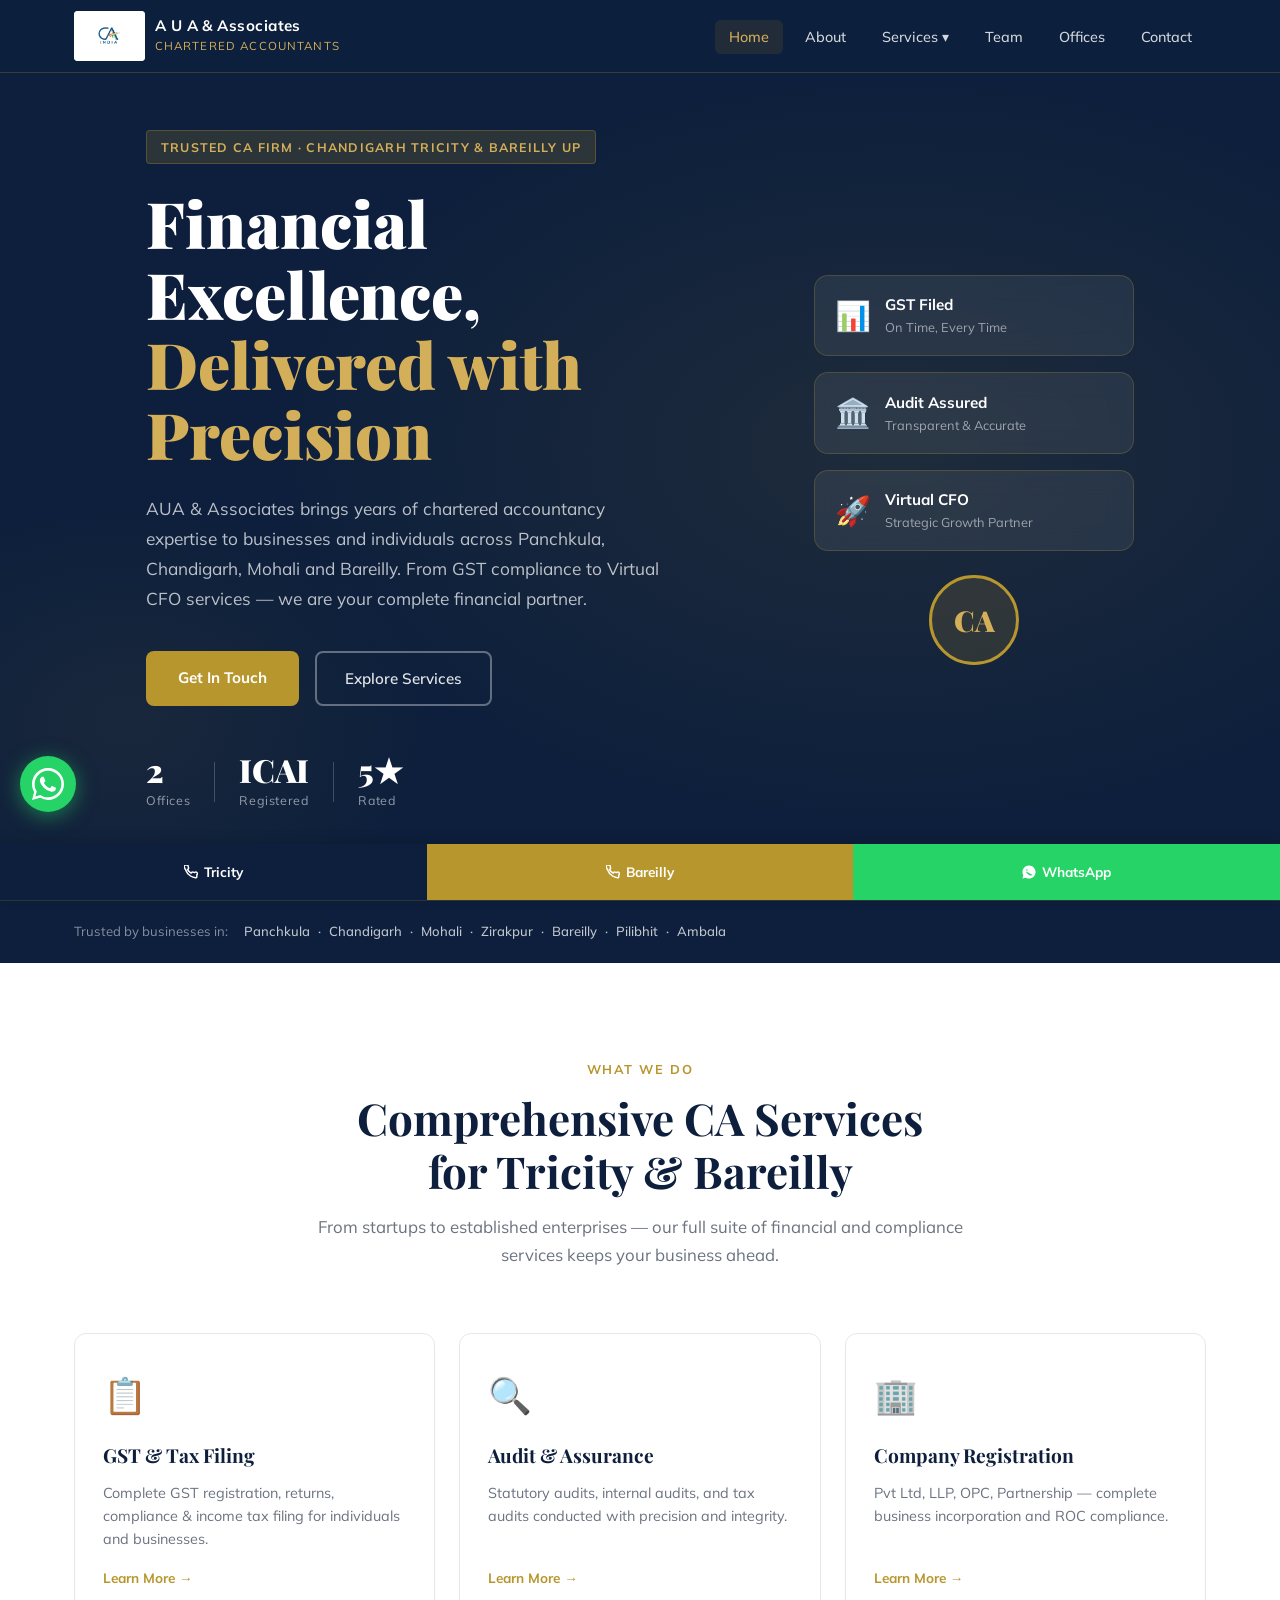
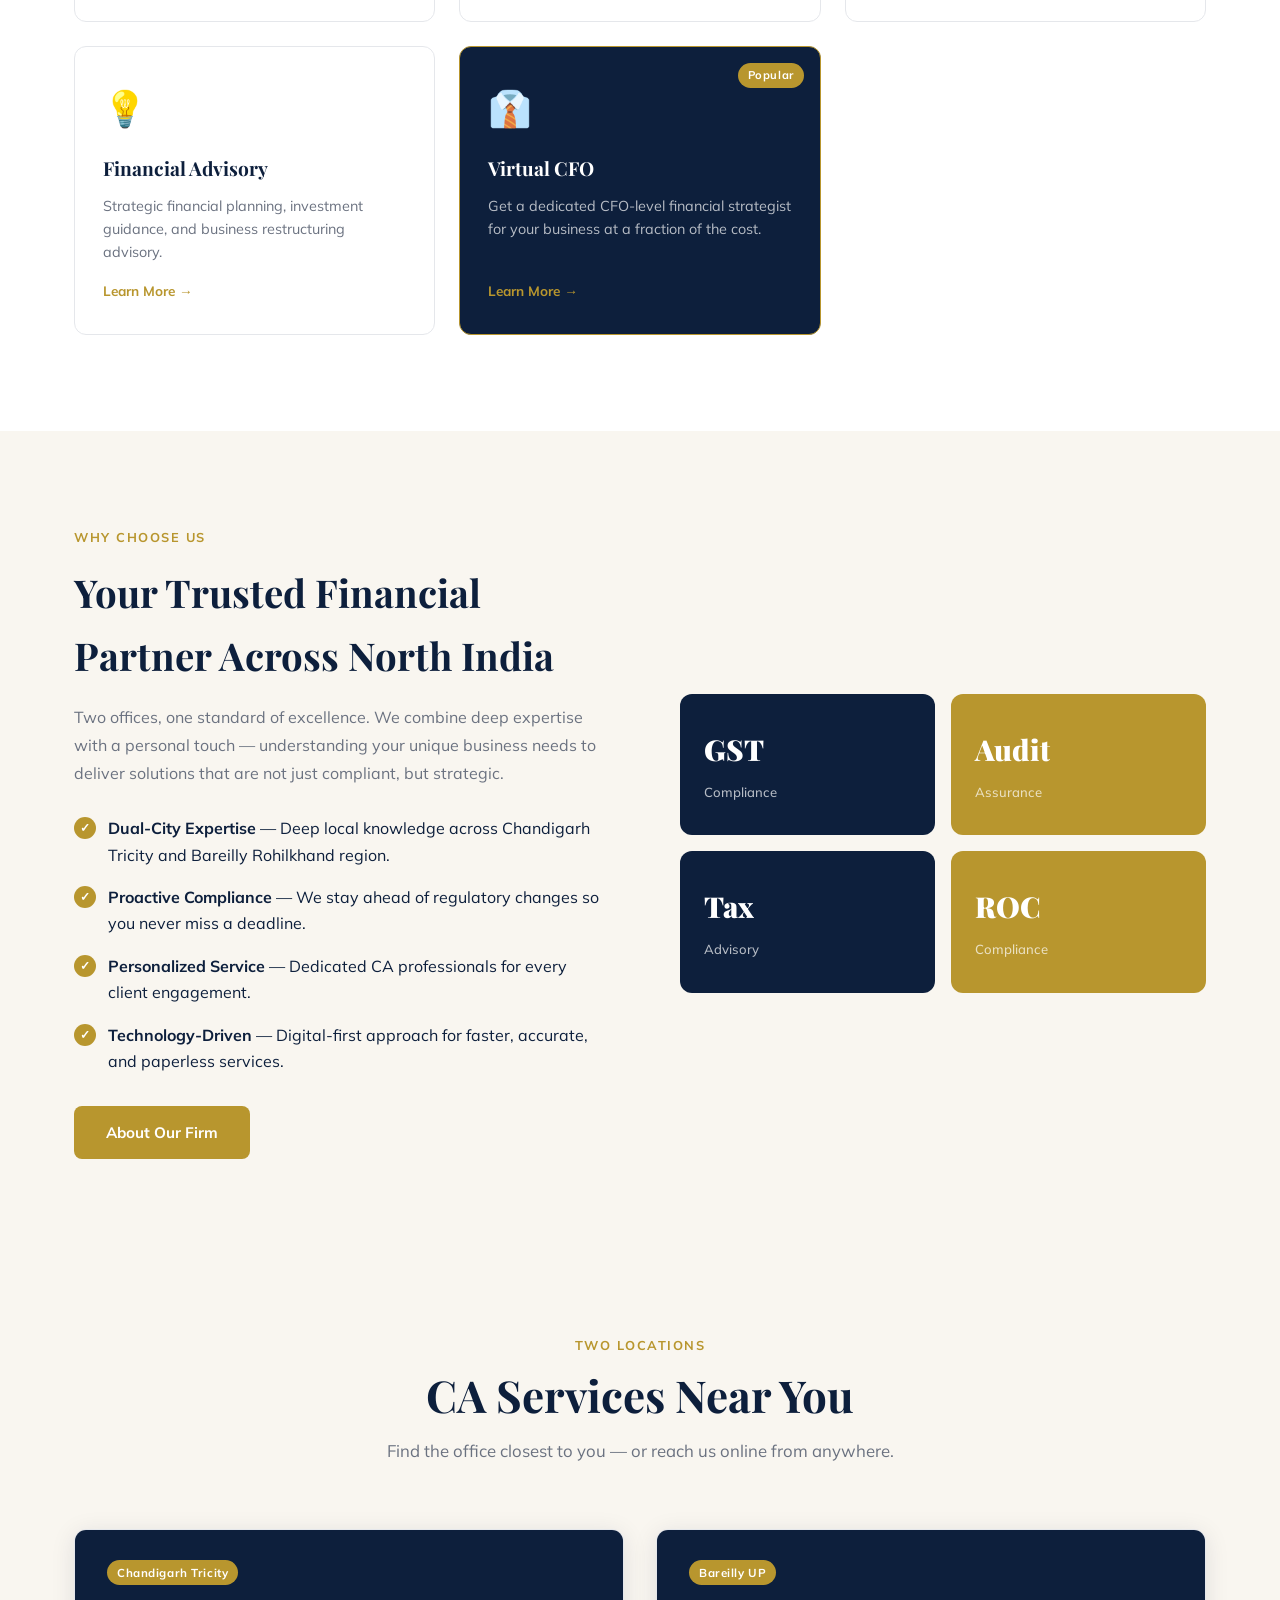
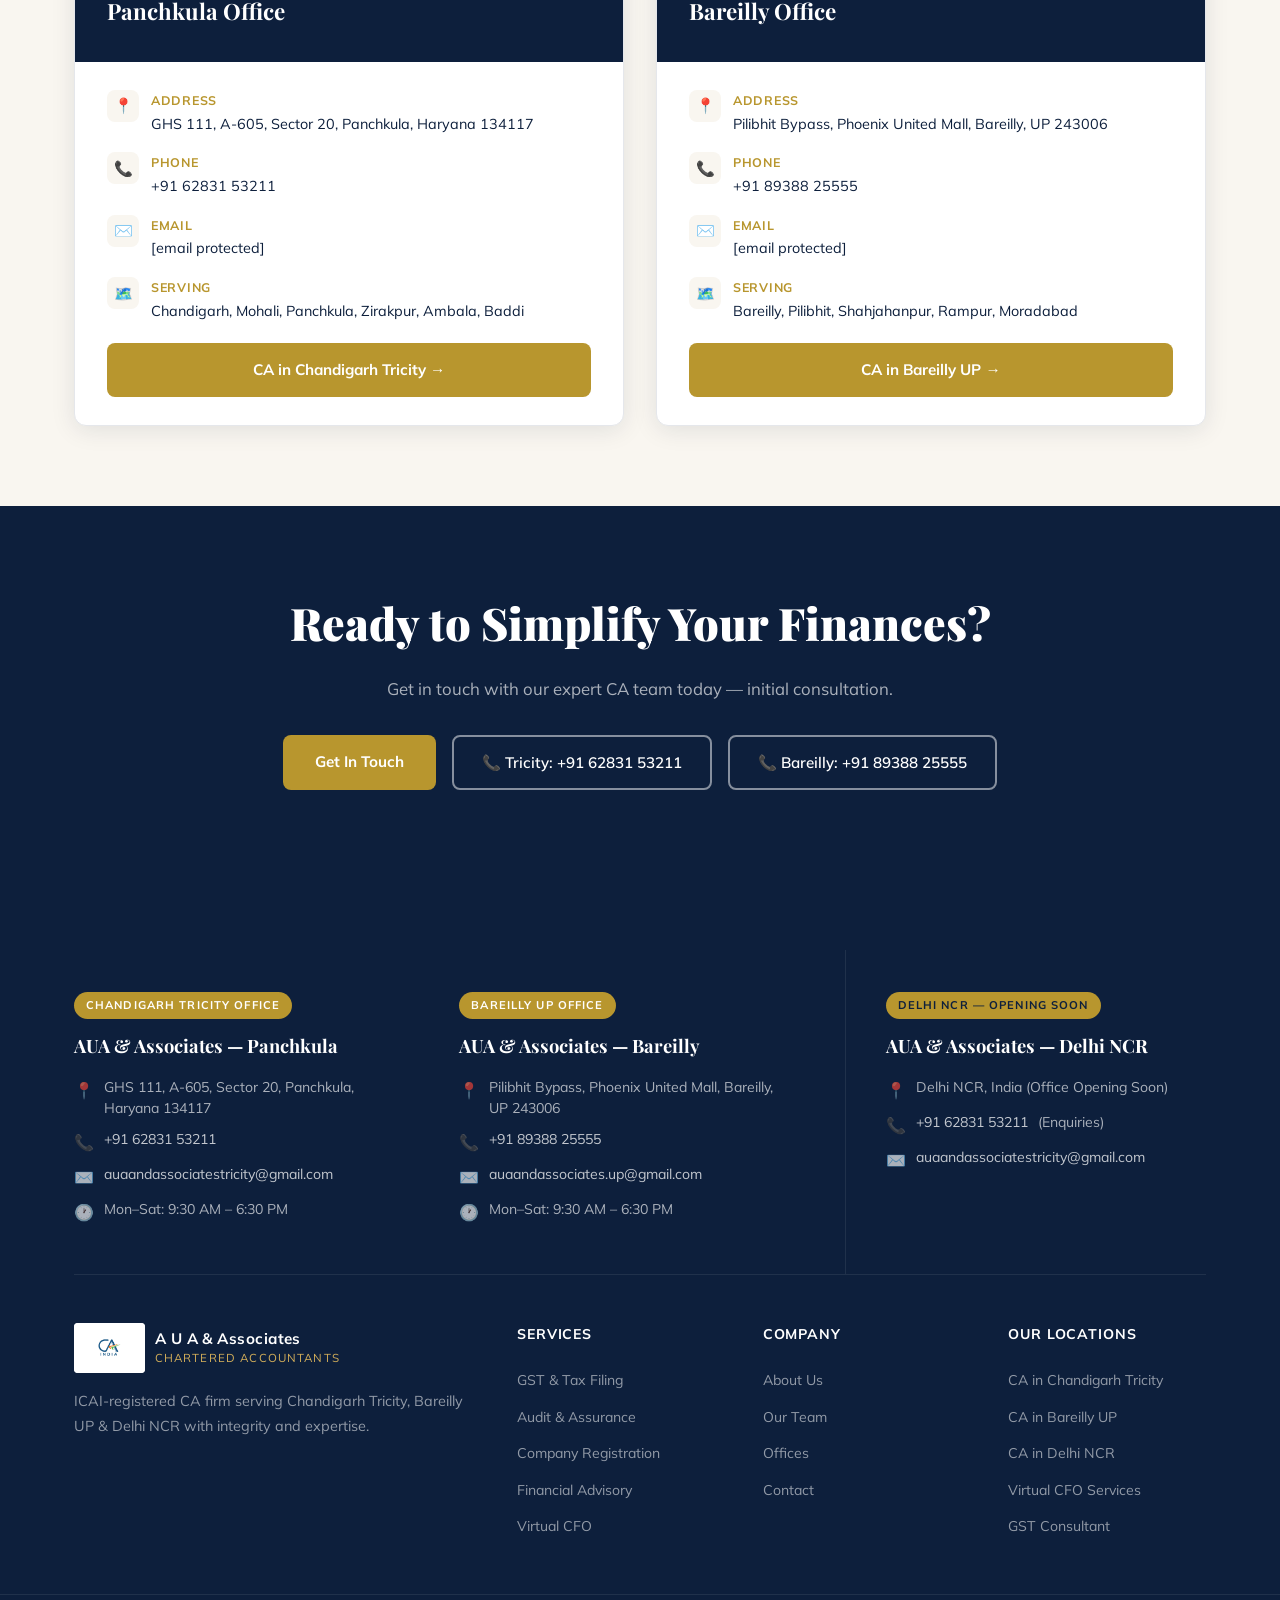
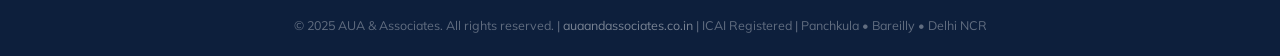
==== commit 2bdc019c: "Add files via upload" ====
--- a/index.html
+++ b/index.html
@@ -2,6 +2,14 @@
 <html lang="en">
 <head>
 <meta charset="UTF-8">
+<!-- Google Analytics GA4 -->
+<script async src="https://www.googletagmanager.com/gtag/js?id=G-XXXXXXXXXX"></script>
+<script>
+  window.dataLayer = window.dataLayer || [];
+  function gtag(){dataLayer.push(arguments);}
+  gtag('js', new Date());
+  gtag('config', 'G-XXXXXXXXXX');
+</script>
 <link rel="icon" type="image/png" href="favicon.png">
 <link rel="shortcut icon" type="image/png" href="favicon.png">
 <link rel="apple-touch-icon" href="favicon.png">
@@ -24,7 +32,7 @@
 <meta name="twitter:title" content="AUA &amp; Associates | CA Firm Chandigarh Tricity &amp; Bareilly UP">
 <meta name="twitter:description" content="Expert Chartered Accountants in Panchkula &amp; Bareilly. GST, Tax Filing, Audit, Company Registration &amp; Virtual CFO.">
 
-<meta name="geo.region" content="IN-HR">
+<meta name="geo.region" content="IN-HR, IN-UP, IN-DL">
 <meta name="geo.placename" content="Panchkula, Haryana, India">
 <meta name="geo.position" content="30.6942;76.8606">
 <meta name="ICBM" content="30.6942, 76.8606">
@@ -124,31 +132,18 @@
   <div class="nav-inner">
     <a href="index.html" class="logo">
       <img src="ca-india-logo.jpg" alt="CA India Logo" class="ca-logo-img">
-      <div class="logo-text">
-        <span class="logo-main">A U A &amp; Associates</span>
-        <span class="logo-sub">Chartered Accountants</span>
-      </div>
+      <div class="logo-text"><span class="logo-main">A U A &amp; Associates</span><span class="logo-sub">Chartered Accountants</span></div>
     </a>
-    <button class="nav-hamburger" aria-label="Toggle menu" aria-expanded="false">
+    <button class="nav-hamburger hamburger" id="hamburger" aria-label="Toggle menu" aria-expanded="false">
       <span></span><span></span><span></span>
     </button>
-    <ul class="nav-menu">
+    <ul class="nav-links nav-menu" id="navLinks">
       <li><a href="index.html" class="active">Home</a></li>
       <li><a href="about.html">About</a></li>
-      <li class="nav-dropdown">
-        <a href="services.html">Services ▾</a>
-        <ul class="nav-dropdown-menu">
-          <li><a href="gst-tax.html">GST &amp; Tax Filing</a></li>
-          <li><a href="audit.html">Audit &amp; Assurance</a></li>
-          <li><a href="company-registration.html">Company Registration</a></li>
-          <li><a href="financial-advisory.html">Financial Advisory</a></li>
-          <li><a href="virtual-cfo.html">Virtual CFO</a></li>
-        </ul>
-      </li>
+      <li class="dropdown"><a href="services.html">Services ▾</a><ul class="dropdown-menu"><li><a href="gst-tax.html">GST &amp; Tax Filing</a></li><li><a href="audit.html">Audit &amp; Assurance</a></li><li><a href="company-registration.html">Company Registration</a></li><li><a href="financial-advisory.html">Financial Advisory</a></li><li><a href="virtual-cfo.html">Virtual CFO</a></li></ul></li>
       <li><a href="team.html">Team</a></li>
       <li><a href="offices.html">Offices</a></li>
       <li><a href="contact.html">Contact</a></li>
-      <li><a href="contact.html" class="nav-cta">Contact Us</a></li>
     </ul>
   </div>
 </nav>
@@ -325,19 +320,26 @@
     <div class="footer-offices">
       <div class="footer-office">
         <div class="fo-badge">Chandigarh Tricity Office</div>
-        <h4>AUA &amp; Associates — Panchkula</h4>
-        <div class="fo-detail"><span class="fo-icon">📍</span><span>GHS 111, A-605, Sector 20, Panchkula, Haryana 134117</span></div>
-        <div class="fo-detail"><span class="fo-icon">📞</span><a href="tel:+916283153211">+91 62831 53211</a></div>
-        <div class="fo-detail"><span class="fo-icon">✉️</span><a href="/cdn-cgi/l/email-protection#f3928692929d979280809c909a9287968087819a909a878ab3949e929a9fdd909c9e"><span class="__cf_email__" data-cfemail="6706120606090306141408040e0613021413150e040e131e27000a060e0b4904080a">[email&#160;protected]</span></a></div>
-        <div class="fo-detail"><span class="fo-icon">🕐</span><span>Mon–Sat: 9:30 AM – 6:30 PM</span></div>
+        <h4>AUA &amp; Associates &mdash; Panchkula</h4>
+        <div class="fo-detail"><span class="fo-icon">&#128205;</span><span>GHS 111, A-605, Sector 20, Panchkula, Haryana 134117</span></div>
+        <div class="fo-detail"><span class="fo-icon">&#128222;</span><a href="tel:+916283153211">+91 62831 53211</a></div>
+        <div class="fo-detail"><span class="fo-icon">&#9993;&#65039;</span><a href="mailto:auaandassociatestricity@gmail.com">auaandassociatestricity@gmail.com</a></div>
+        <div class="fo-detail"><span class="fo-icon">&#128336;</span><span>Mon&ndash;Sat: 9:30 AM &ndash; 6:30 PM</span></div>
       </div>
       <div class="footer-office">
         <div class="fo-badge">Bareilly UP Office</div>
-        <h4>AUA &amp; Associates — Bareilly</h4>
-        <div class="fo-detail"><span class="fo-icon">📍</span><span>Pilibhit Bypass, Phoenix United Mall, Bareilly, UP 243006</span></div>
-        <div class="fo-detail"><span class="fo-icon">📞</span><a href="tel:+918938825555">+91 89388 25555</a></div>
-        <div class="fo-detail"><span class="fo-icon">✉️</span><a href="/cdn-cgi/l/email-protection#1a7b6f7b7b747e7b69697579737b6e7f69346f6a5a7d777b737634797577"><span class="__cf_email__" data-cfemail="0d6c786c6c63696c7e7e626e646c79687e23787d4d6a606c6461236e6260">[email&#160;protected]</span></a></div>
-        <div class="fo-detail"><span class="fo-icon">🕐</span><span>Mon–Sat: 9:30 AM – 6:30 PM</span></div>
+        <h4>AUA &amp; Associates &mdash; Bareilly</h4>
+        <div class="fo-detail"><span class="fo-icon">&#128205;</span><span>Pilibhit Bypass, Phoenix United Mall, Bareilly, UP 243006</span></div>
+        <div class="fo-detail"><span class="fo-icon">&#128222;</span><a href="tel:+918938825555">+91 89388 25555</a></div>
+        <div class="fo-detail"><span class="fo-icon">&#9993;&#65039;</span><a href="mailto:auaandassociates.up@gmail.com">auaandassociates.up@gmail.com</a></div>
+        <div class="fo-detail"><span class="fo-icon">&#128336;</span><span>Mon&ndash;Sat: 9:30 AM &ndash; 6:30 PM</span></div>
+      </div>
+      <div class="footer-office">
+        <div class="fo-badge fo-badge--soon">Delhi NCR — Opening Soon</div>
+        <h4>AUA &amp; Associates &mdash; Delhi NCR</h4>
+        <div class="fo-detail"><span class="fo-icon">&#128205;</span><span>Delhi NCR, India (Office Opening Soon)</span></div>
+        <div class="fo-detail"><span class="fo-icon">&#128222;</span><a href="tel:+916283153211">+91 62831 53211</a> (Enquiries)</div>
+        <div class="fo-detail"><span class="fo-icon">&#9993;&#65039;</span><a href="mailto:auaandassociatestricity@gmail.com">auaandassociatestricity@gmail.com</a></div>
       </div>
     </div>
     <div class="footer-grid">
@@ -346,15 +348,32 @@
           <img src="ca-india-logo.jpg" alt="CA India" class="ca-logo-img">
           <div class="logo-text"><span class="logo-main">A U A &amp; Associates</span><span class="logo-sub">Chartered Accountants</span></div>
         </div>
-        <p>ICAI-registered CA firm serving Chandigarh Tricity &amp; Bareilly UP with integrity and expertise.</p>
-      </div>
-      <div class="footer-links"><h4>Services</h4><ul><li><a href="gst-tax.html">GST &amp; Tax Filing</a></li><li><a href="audit.html">Audit &amp; Assurance</a></li><li><a href="company-registration.html">Company Registration</a></li><li><a href="financial-advisory.html">Financial Advisory</a></li><li><a href="virtual-cfo.html">Virtual CFO</a></li></ul></div>
-      <div class="footer-links"><h4>Company</h4><ul><li><a href="about.html">About Us</a></li><li><a href="team.html">Our Team</a></li><li><a href="offices.html">Offices</a></li><li><a href="contact.html">Contact</a></li></ul></div>
-      <div class="footer-links"><h4>Local CA Services</h4><ul><li><a href="ca-in-chandigarh-tricity.html">CA in Chandigarh Tricity</a></li><li><a href="ca-in-bareilly-up.html">CA in Bareilly UP</a></li><li><a href="virtual-cfo.html">Virtual CFO Tricity</a></li><li><a href="gst-tax.html">GST Consultant Tricity</a></li></ul></div>
+        <p>ICAI-registered CA firm serving Chandigarh Tricity, Bareilly UP &amp; Delhi NCR with integrity and expertise.</p>
+      </div>
+      <div class="footer-links"><h4>Services</h4><ul>
+        <li><a href="gst-tax.html">GST &amp; Tax Filing</a></li>
+        <li><a href="audit.html">Audit &amp; Assurance</a></li>
+        <li><a href="company-registration.html">Company Registration</a></li>
+        <li><a href="financial-advisory.html">Financial Advisory</a></li>
+        <li><a href="virtual-cfo.html">Virtual CFO</a></li>
+      </ul></div>
+      <div class="footer-links"><h4>Company</h4><ul>
+        <li><a href="about.html">About Us</a></li>
+        <li><a href="team.html">Our Team</a></li>
+        <li><a href="offices.html">Offices</a></li>
+        <li><a href="contact.html">Contact</a></li>
+      </ul></div>
+      <div class="footer-links"><h4>Our Locations</h4><ul>
+        <li><a href="ca-in-chandigarh-tricity.html">CA in Chandigarh Tricity</a></li>
+        <li><a href="ca-in-bareilly-up.html">CA in Bareilly UP</a></li>
+        <li><a href="ca-in-delhi-ncr.html">CA in Delhi NCR</a></li>
+        <li><a href="virtual-cfo.html">Virtual CFO Services</a></li>
+        <li><a href="gst-tax.html">GST Consultant</a></li>
+      </ul></div>
     </div>
   </div>
   <div class="footer-bottom">
-    <p>&copy; 2025 AUA &amp; Associates. All rights reserved. | <a href="https://auaandassociates.co.in">auaandassociates.co.in</a> | ICAI Registered CA Firm | Panchkula &amp; Bareilly</p>
+    <p>&copy; 2025 AUA &amp; Associates. All rights reserved. | <a href="https://auaandassociates.co.in">auaandassociates.co.in</a> | ICAI Registered | Panchkula &bull; Bareilly &bull; Delhi NCR</p>
   </div>
   <a id="whatsapp-float" href="https://wa.me/916283153211?text=Hello%20AUA%20%26%20Associates%2C%20I%20need%20CA%20services." target="_blank" rel="noopener" aria-label="Chat on WhatsApp">
     <svg xmlns="http://www.w3.org/2000/svg" viewBox="0 0 24 24" fill="white" width="30" height="30"><path d="M20.52 3.48A11.93 11.93 0 0 0 12 0C5.37 0 0 5.37 0 12c0 2.11.55 4.17 1.6 5.98L0 24l6.18-1.62A11.94 11.94 0 0 0 12 24c6.63 0 12-5.37 12-12 0-3.21-1.25-6.23-3.48-8.52zM12 22c-1.85 0-3.66-.5-5.24-1.44l-.37-.22-3.87 1.02 1.04-3.78-.24-.39A9.94 9.94 0 0 1 2 12C2 6.48 6.48 2 12 2c2.67 0 5.18 1.04 7.07 2.93A9.94 9.94 0 0 1 22 12c0 5.52-4.48 10-10 10zm5.44-7.4c-.3-.15-1.77-.87-2.04-.97-.28-.1-.48-.15-.68.15s-.78.97-.96 1.17c-.18.2-.35.22-.65.07a8.16 8.16 0 0 1-2.4-1.48 9.04 9.04 0 0 1-1.66-2.06c-.17-.3-.02-.46.13-.6.13-.13.3-.35.45-.52.15-.17.2-.3.3-.5.1-.2.05-.37-.02-.52-.08-.15-.68-1.63-.93-2.23-.24-.58-.49-.5-.68-.51l-.58-.01c-.2 0-.52.07-.79.37s-1.03 1.01-1.03 2.46 1.06 2.86 1.2 3.06c.15.2 2.08 3.18 5.04 4.46.7.3 1.25.49 1.68.62.7.22 1.34.19 1.85.12.56-.09 1.77-.72 2.02-1.42.25-.7.25-1.3.17-1.42-.07-.13-.27-.2-.57-.35z"/></svg>
@@ -363,8 +382,7 @@
   <div id="mobile-call-bar">
     <a href="tel:+916283153211" class="mcb-btn mcb-call"><svg width="14" height="14" viewBox="0 0 24 24" fill="none" stroke="currentColor" stroke-width="2.5" stroke-linecap="round" stroke-linejoin="round"><path d="M22 16.92v3a2 2 0 01-2.18 2 19.79 19.79 0 01-8.63-3.07A19.5 19.5 0 013.07 8.81 19.79 19.79 0 01.12 2.18 2 2 0 012.1 0h3a2 2 0 012 1.72c.127.96.361 1.903.7 2.81a2 2 0 01-.45 2.11L6.09 7.91a16 16 0 006 6l1.27-1.27a2 2 0 012.11-.45c.907.339 1.85.573 2.81.7A2 2 0 0122 16.92z"/></svg>Tricity</a>
     <a href="tel:+918938825555" class="mcb-btn mcb-enquire"><svg width="14" height="14" viewBox="0 0 24 24" fill="none" stroke="currentColor" stroke-width="2.5" stroke-linecap="round" stroke-linejoin="round"><path d="M22 16.92v3a2 2 0 01-2.18 2 19.79 19.79 0 01-8.63-3.07A19.5 19.5 0 013.07 8.81 19.79 19.79 0 01.12 2.18 2 2 0 012.1 0h3a2 2 0 012 1.72c.127.96.361 1.903.7 2.81a2 2 0 01-.45 2.11L6.09 7.91a16 16 0 006 6l1.27-1.27a2 2 0 012.11-.45c.907.339 1.85.573 2.81.7A2 2 0 0122 16.92z"/></svg>Bareilly</a>
-    <a href="https://wa.me/916283153211?text=Hello%20AUA%20%26%20Associates%2C%20I%20need%20CA%20services." target="_blank" rel="noopener" class="mcb-btn mcb-wa"><svg width="14" height="14" viewBox="0 0 32 32" fill="currentColor"><path d="M16 1C7.716 1 1 7.716 1 16c0 2.628.687 5.095 1.886 7.232L1 31l8.013-2.1A
-    </div>
+    <a href="https://wa.me/916283153211?text=Hello%20AUA%20%26%20Associates%2C%20I%20need%20CA%20services." target="_blank" rel="noopener" class="mcb-btn mcb-wa"><svg width="14" height="14" viewBox="0 0 32 32" fill="currentColor"><path d="M16 1C7.716 1 1 7.716 1 16c0 2.628.687 5.095 1.886 7.232L1 31l8.013-2.1A14.94 14.94 0 0016 31c8.284 0 15-6.716 15-15S24.284 1 16 1zm7.5 21.07c-.31.872-1.54 1.596-2.52 1.806-.672.142-1.55.255-4.506-1.012-3.784-1.61-6.226-5.45-6.415-5.702-.182-.25-1.53-2.035-1.53-3.882 0-1.847.966-2.753 1.308-3.13.31-.34.677-.425.903-.425l.65.012c.208.01.488-.079.764.583.285.68.97 2.35.055 2.67l-.32.125c-.3-.128-.768-.307-1.41-.586-.64-.278-1.067-.462-1.208-.527-.14-.065-.27-.073-.38.073-.11.146-.448.54-.55.652-.1.112-.202.126-.376.042a4.74 4.74 0 01-1.404-.866 5.27 5.27 0 01-.97-1.205c-.1-.175-.01-.27.076-.35.076-.073.175-.204.263-.305.088-.1.117-.175.175-.292.058-.117.029-.219-.014-.305-.044-.087-.397-.954-.543-1.305-.14-.338-.285-.292-.397-.298l-.34-.006c-.117 0-.308.044-.462.219s-.602.59-.602 1.438.616 1.67.703 1.787c.087.117 1.215 1.856 2.943 2.604z"/></svg>WhatsApp</a>
   </div>
 </footer>
 <script src="main.js" defer></script>
--- a/style.css
+++ b/style.css
@@ -543,3 +543,38 @@
   .footer-grid { gap: 24px; }
   .cities-grid { grid-template-columns: 1fr 1fr; }
 }
+
+/* ═══════════════════════════════════════════
+   PATCH: Delhi NCR footer badge + 3-col grid
+   ═══════════════════════════════════════════ */
+.fo-badge--soon {
+  background: var(--gold) !important;
+  color: var(--navy) !important;
+}
+
+.footer-offices {
+  display: grid;
+  grid-template-columns: repeat(auto-fit, minmax(220px, 1fr));
+  gap: 24px;
+  margin-bottom: 48px;
+}
+
+/* FAQ button reset (accessibility fix) */
+.faq-q {
+  all: unset;
+  display: flex;
+  width: 100%;
+  justify-content: space-between;
+  align-items: center;
+  padding: 18px 20px;
+  font-family: var(--font-body);
+  font-size: 1rem;
+  font-weight: 600;
+  color: var(--navy);
+  cursor: pointer;
+  box-sizing: border-box;
+}
+.faq-q:focus-visible {
+  outline: 2px solid var(--gold);
+  outline-offset: 2px;
+}
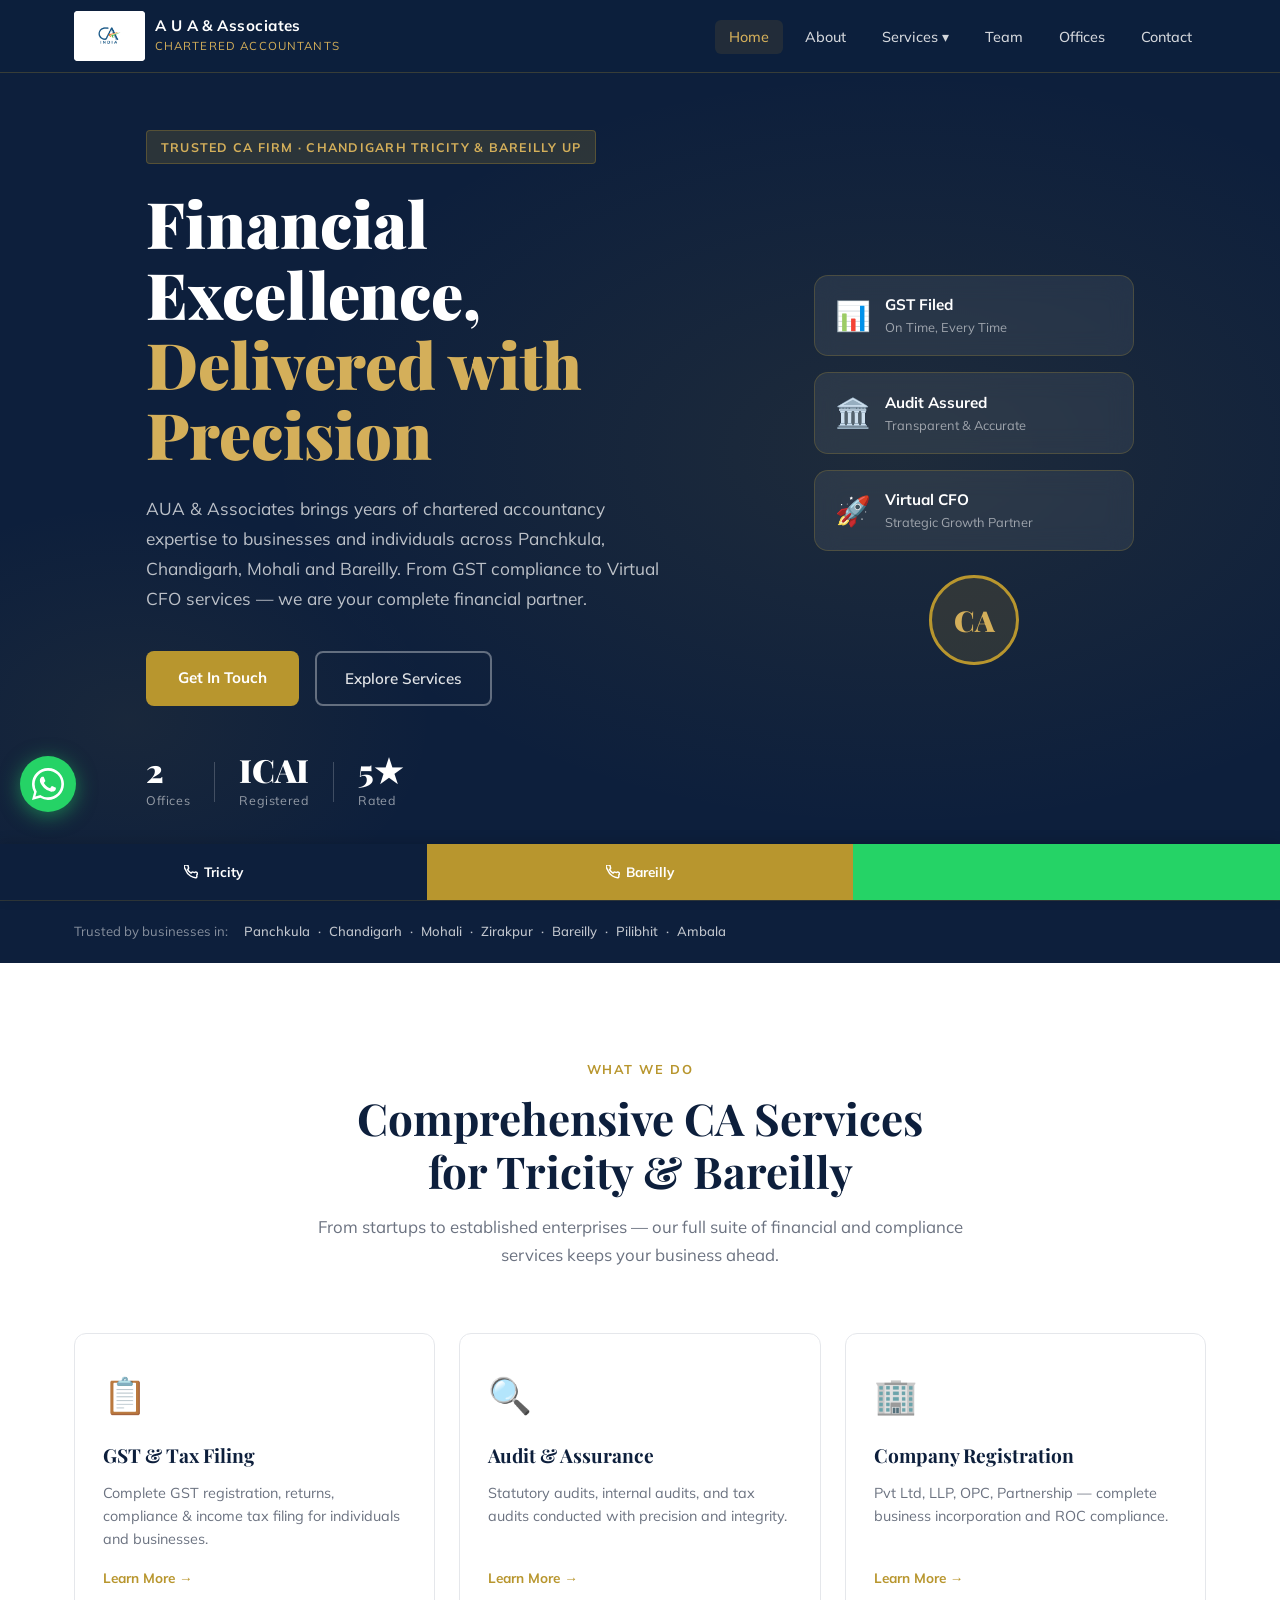
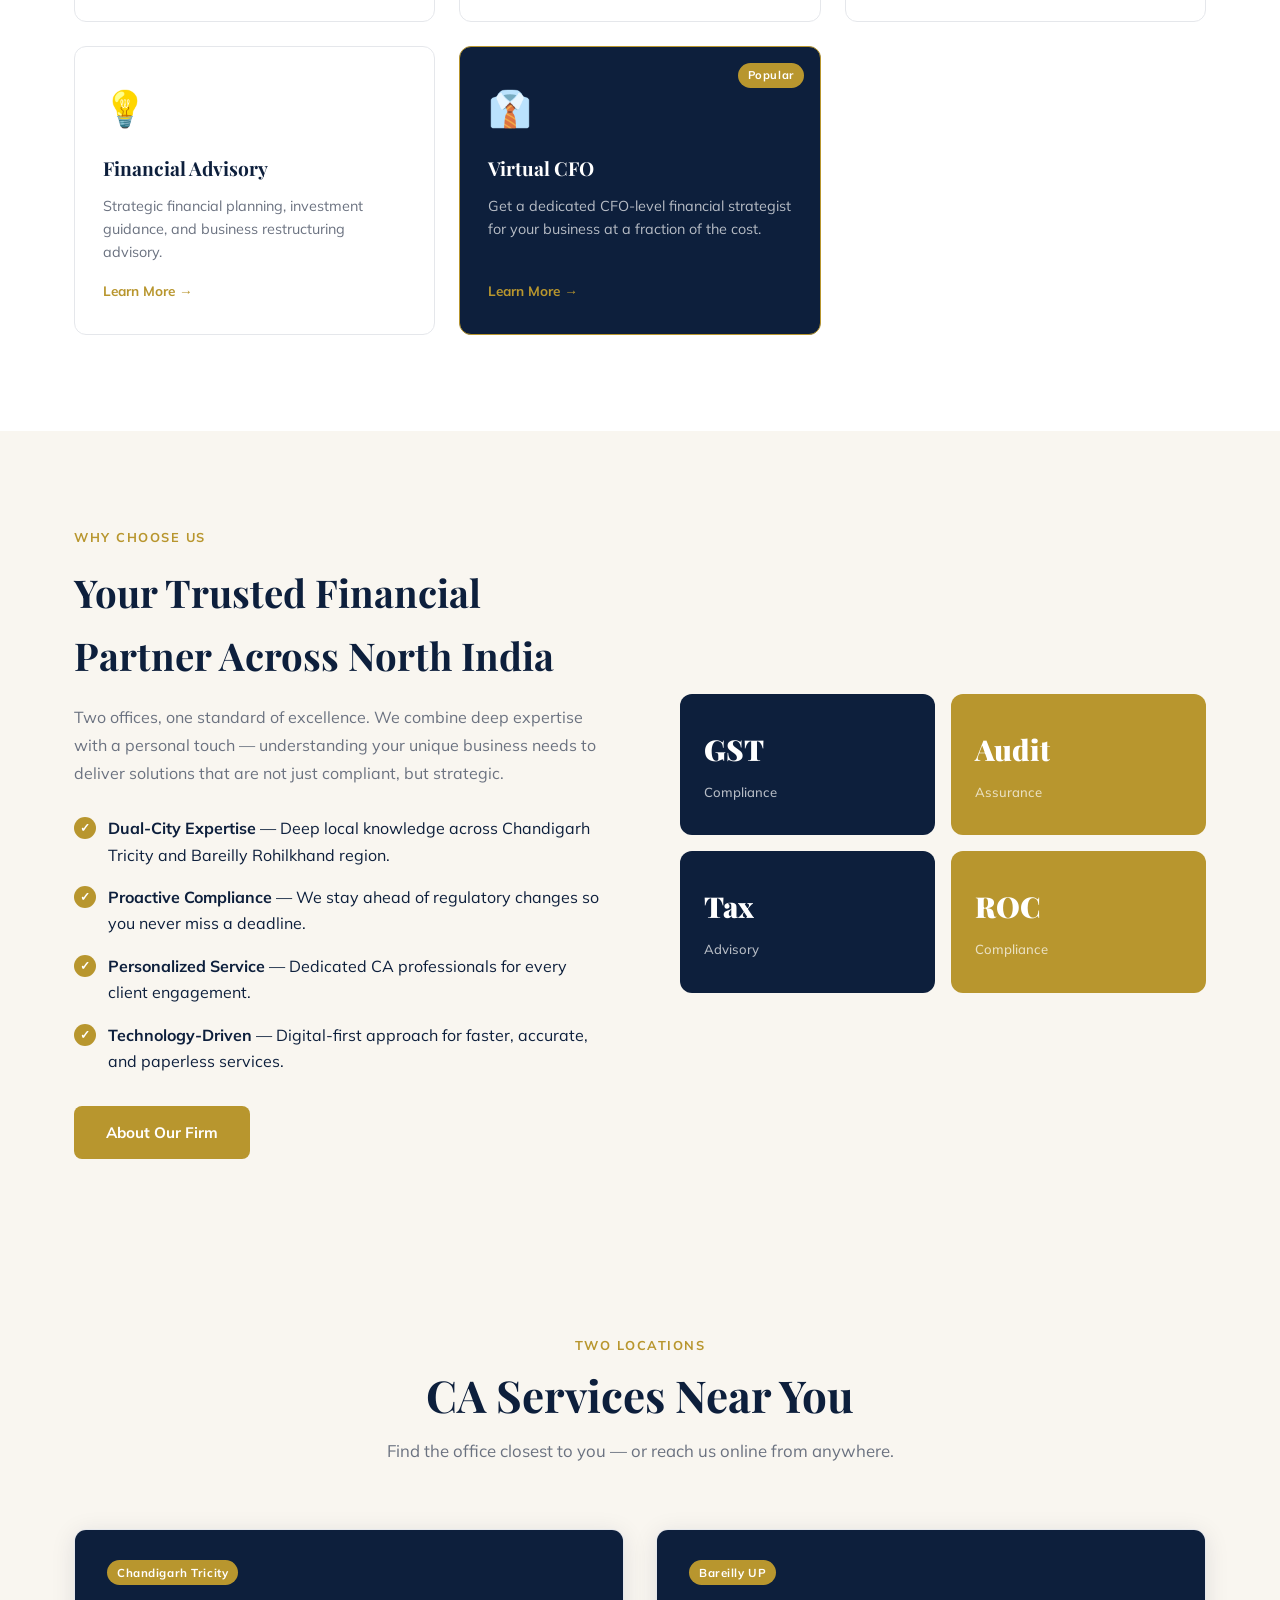
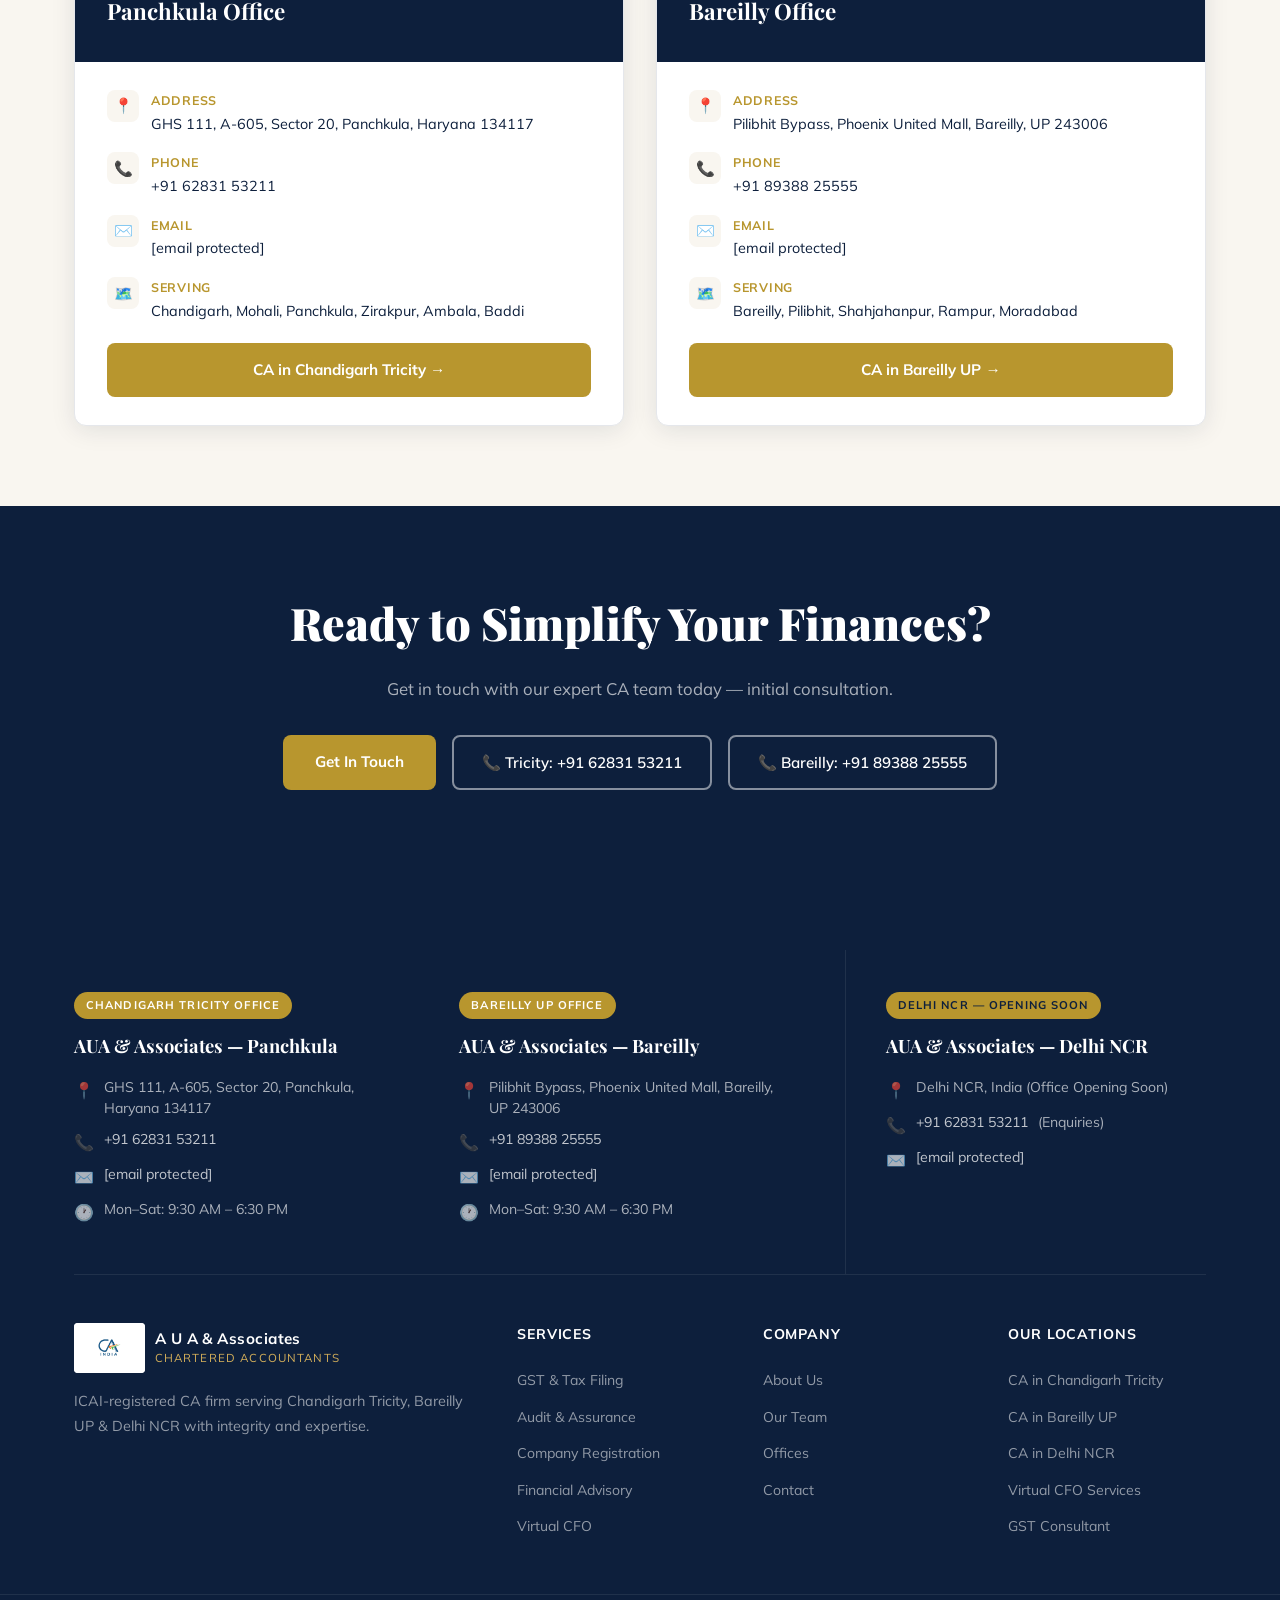
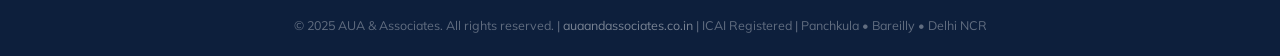
==== commit 8375f241: "Add files via upload" ====
--- a/index.html
+++ b/index.html
@@ -10,9 +10,11 @@
   gtag('js', new Date());
   gtag('config', 'G-XXXXXXXXXX');
 </script>
-<link rel="icon" type="image/png" href="favicon.png">
-<link rel="shortcut icon" type="image/png" href="favicon.png">
-<link rel="apple-touch-icon" href="favicon.png">
+<link rel="icon" type="image/x-icon" href="favicon.ico">
+<link rel="icon" type="image/png" sizes="32x32" href="favicon-32.png">
+<link rel="icon" type="image/png" sizes="16x16" href="favicon-16.png">
+<link rel="icon" type="image/png" sizes="192x192" href="favicon-192.png">
+<link rel="apple-touch-icon" sizes="180x180" href="favicon-512.png">
 <meta name="viewport" content="width=device-width, initial-scale=1.0">
 
 <title>CA in Chandigarh Tricity &amp; Bareilly UP | AUA &amp; Associates | Chartered Accountants</title>
@@ -323,7 +325,7 @@
         <h4>AUA &amp; Associates &mdash; Panchkula</h4>
         <div class="fo-detail"><span class="fo-icon">&#128205;</span><span>GHS 111, A-605, Sector 20, Panchkula, Haryana 134117</span></div>
         <div class="fo-detail"><span class="fo-icon">&#128222;</span><a href="tel:+916283153211">+91 62831 53211</a></div>
-        <div class="fo-detail"><span class="fo-icon">&#9993;&#65039;</span><a href="mailto:auaandassociatestricity@gmail.com">auaandassociatestricity@gmail.com</a></div>
+        <div class="fo-detail"><span class="fo-icon">&#9993;&#65039;</span><a href="/cdn-cgi/l/email-protection#ec8d998d8d82888d9f9f838f858d98899f989e858f859895ac8b818d8580c28f8381"><span class="__cf_email__" data-cfemail="e5849084848b818496968a868c8491809691978c868c919ca58288848c89cb868a88">[email&#160;protected]</span></a></div>
         <div class="fo-detail"><span class="fo-icon">&#128336;</span><span>Mon&ndash;Sat: 9:30 AM &ndash; 6:30 PM</span></div>
       </div>
       <div class="footer-office">
@@ -331,7 +333,7 @@
         <h4>AUA &amp; Associates &mdash; Bareilly</h4>
         <div class="fo-detail"><span class="fo-icon">&#128205;</span><span>Pilibhit Bypass, Phoenix United Mall, Bareilly, UP 243006</span></div>
         <div class="fo-detail"><span class="fo-icon">&#128222;</span><a href="tel:+918938825555">+91 89388 25555</a></div>
-        <div class="fo-detail"><span class="fo-icon">&#9993;&#65039;</span><a href="mailto:auaandassociates.up@gmail.com">auaandassociates.up@gmail.com</a></div>
+        <div class="fo-detail"><span class="fo-icon">&#9993;&#65039;</span><a href="/cdn-cgi/l/email-protection#38594d5959565c594b4b575b51594c5d4b164d48785f55595154165b5755"><span class="__cf_email__" data-cfemail="fe9f8b9f9f909a9f8d8d919d979f8a9b8dd08b8ebe99939f9792d09d9193">[email&#160;protected]</span></a></div>
         <div class="fo-detail"><span class="fo-icon">&#128336;</span><span>Mon&ndash;Sat: 9:30 AM &ndash; 6:30 PM</span></div>
       </div>
       <div class="footer-office">
@@ -339,7 +341,7 @@
         <h4>AUA &amp; Associates &mdash; Delhi NCR</h4>
         <div class="fo-detail"><span class="fo-icon">&#128205;</span><span>Delhi NCR, India (Office Opening Soon)</span></div>
         <div class="fo-detail"><span class="fo-icon">&#128222;</span><a href="tel:+916283153211">+91 62831 53211</a> (Enquiries)</div>
-        <div class="fo-detail"><span class="fo-icon">&#9993;&#65039;</span><a href="mailto:auaandassociatestricity@gmail.com">auaandassociatestricity@gmail.com</a></div>
+        <div class="fo-detail"><span class="fo-icon">&#9993;&#65039;</span><a href="/cdn-cgi/l/email-protection#1e7f6b7f7f707a7f6d6d717d777f6a7b6d6a6c777d776a675e79737f7772307d7173"><span class="__cf_email__" data-cfemail="22435743434c464351514d414b4356475156504b414b565b62454f434b4e0c414d4f">[email&#160;protected]</span></a></div>
       </div>
     </div>
     <div class="footer-grid">
@@ -382,9 +384,4 @@
   <div id="mobile-call-bar">
     <a href="tel:+916283153211" class="mcb-btn mcb-call"><svg width="14" height="14" viewBox="0 0 24 24" fill="none" stroke="currentColor" stroke-width="2.5" stroke-linecap="round" stroke-linejoin="round"><path d="M22 16.92v3a2 2 0 01-2.18 2 19.79 19.79 0 01-8.63-3.07A19.5 19.5 0 013.07 8.81 19.79 19.79 0 01.12 2.18 2 2 0 012.1 0h3a2 2 0 012 1.72c.127.96.361 1.903.7 2.81a2 2 0 01-.45 2.11L6.09 7.91a16 16 0 006 6l1.27-1.27a2 2 0 012.11-.45c.907.339 1.85.573 2.81.7A2 2 0 0122 16.92z"/></svg>Tricity</a>
     <a href="tel:+918938825555" class="mcb-btn mcb-enquire"><svg width="14" height="14" viewBox="0 0 24 24" fill="none" stroke="currentColor" stroke-width="2.5" stroke-linecap="round" stroke-linejoin="round"><path d="M22 16.92v3a2 2 0 01-2.18 2 19.79 19.79 0 01-8.63-3.07A19.5 19.5 0 013.07 8.81 19.79 19.79 0 01.12 2.18 2 2 0 012.1 0h3a2 2 0 012 1.72c.127.96.361 1.903.7 2.81a2 2 0 01-.45 2.11L6.09 7.91a16 16 0 006 6l1.27-1.27a2 2 0 012.11-.45c.907.339 1.85.573 2.81.7A2 2 0 0122 16.92z"/></svg>Bareilly</a>
-    <a href="https://wa.me/916283153211?text=Hello%20AUA%20%26%20Associates%2C%20I%20need%20CA%20services." target="_blank" rel="noopener" class="mcb-btn mcb-wa"><svg width="14" height="14" viewBox="0 0 32 32" fill="currentColor"><path d="M16 1C7.716 1 1 7.716 1 16c0 2.628.687 5.095 1.886 7.232L1 31l8.013-2.1A14.94 14.94 0 0016 31c8.284 0 15-6.716 15-15S24.284 1 16 1zm7.5 21.07c-.31.872-1.54 1.596-2.52 1.806-.672.142-1.55.255-4.506-1.012-3.784-1.61-6.226-5.45-6.415-5.702-.182-.25-1.53-2.035-1.53-3.882 0-1.847.966-2.753 1.308-3.13.31-.34.677-.425.903-.425l.65.012c.208.01.488-.079.764.583.285.68.97 2.35.055 2.67l-.32.125c-.3-.128-.768-.307-1.41-.586-.64-.278-1.067-.462-1.208-.527-.14-.065-.27-.073-.38.073-.11.146-.448.54-.55.652-.1.112-.202.126-.376.042a4.74 4.74 0 01-1.404-.866 5.27 5.27 0 01-.97-1.205c-.1-.175-.01-.27.076-.35.076-.073.175-.204.263-.305.088-.1.117-.175.175-.292.058-.117.029-.219-.014-.305-.044-.087-.397-.954-.543-1.305-.14-.338-.285-.292-.397-.298l-.34-.006c-.117 0-.308.044-.462.219s-.602.59-.602 1.438.616 1.67.703 1.787c.087.117 1.215 1.856 2.943 2.604z"/></svg>WhatsApp</a>
-  </div>
-</footer>
-<script src="main.js" defer></script>
-</body>
-</html>+    <a href="https://wa.me/916283153211?text=Hello%20AUA%20%26%20Associates%2C%20I%20need%20CA%20services." target="_blank" rel="noopener" class="mcb-btn mcb-wa"><svg width="14" height="14" viewBox="0 0 32 32" fill="currentColor"><path d="M16 1C7.716 1 1 7.716 1 16c0 2.628.687 5.095 1.886 7.232L1 31l8.013-2.1A14.94 14.94 0 0016 31c8.284 0 15-6.716 15-15S24.284 1 16 1zm7.5 21.07c-.31.872-1.54 1.596-2.52 1.806-.672.142-1.55.255-4.506-1.012-3.784-1.61-6.226-5.45-6.415-5.702-.182-.25-1.53-2.035-1.53-3.882 0-1.847.966-2.753 1.308-3.13.31-.34.677-.425.903-.425l.65.012c.208.01.488-.079.764.583.285.68.97 2.35.055 2.67l-.32.125c-.3-.128-.768-.307-1.41-.586-.64-.278-1.067-.462-1.208-.527-.14-.065-.27
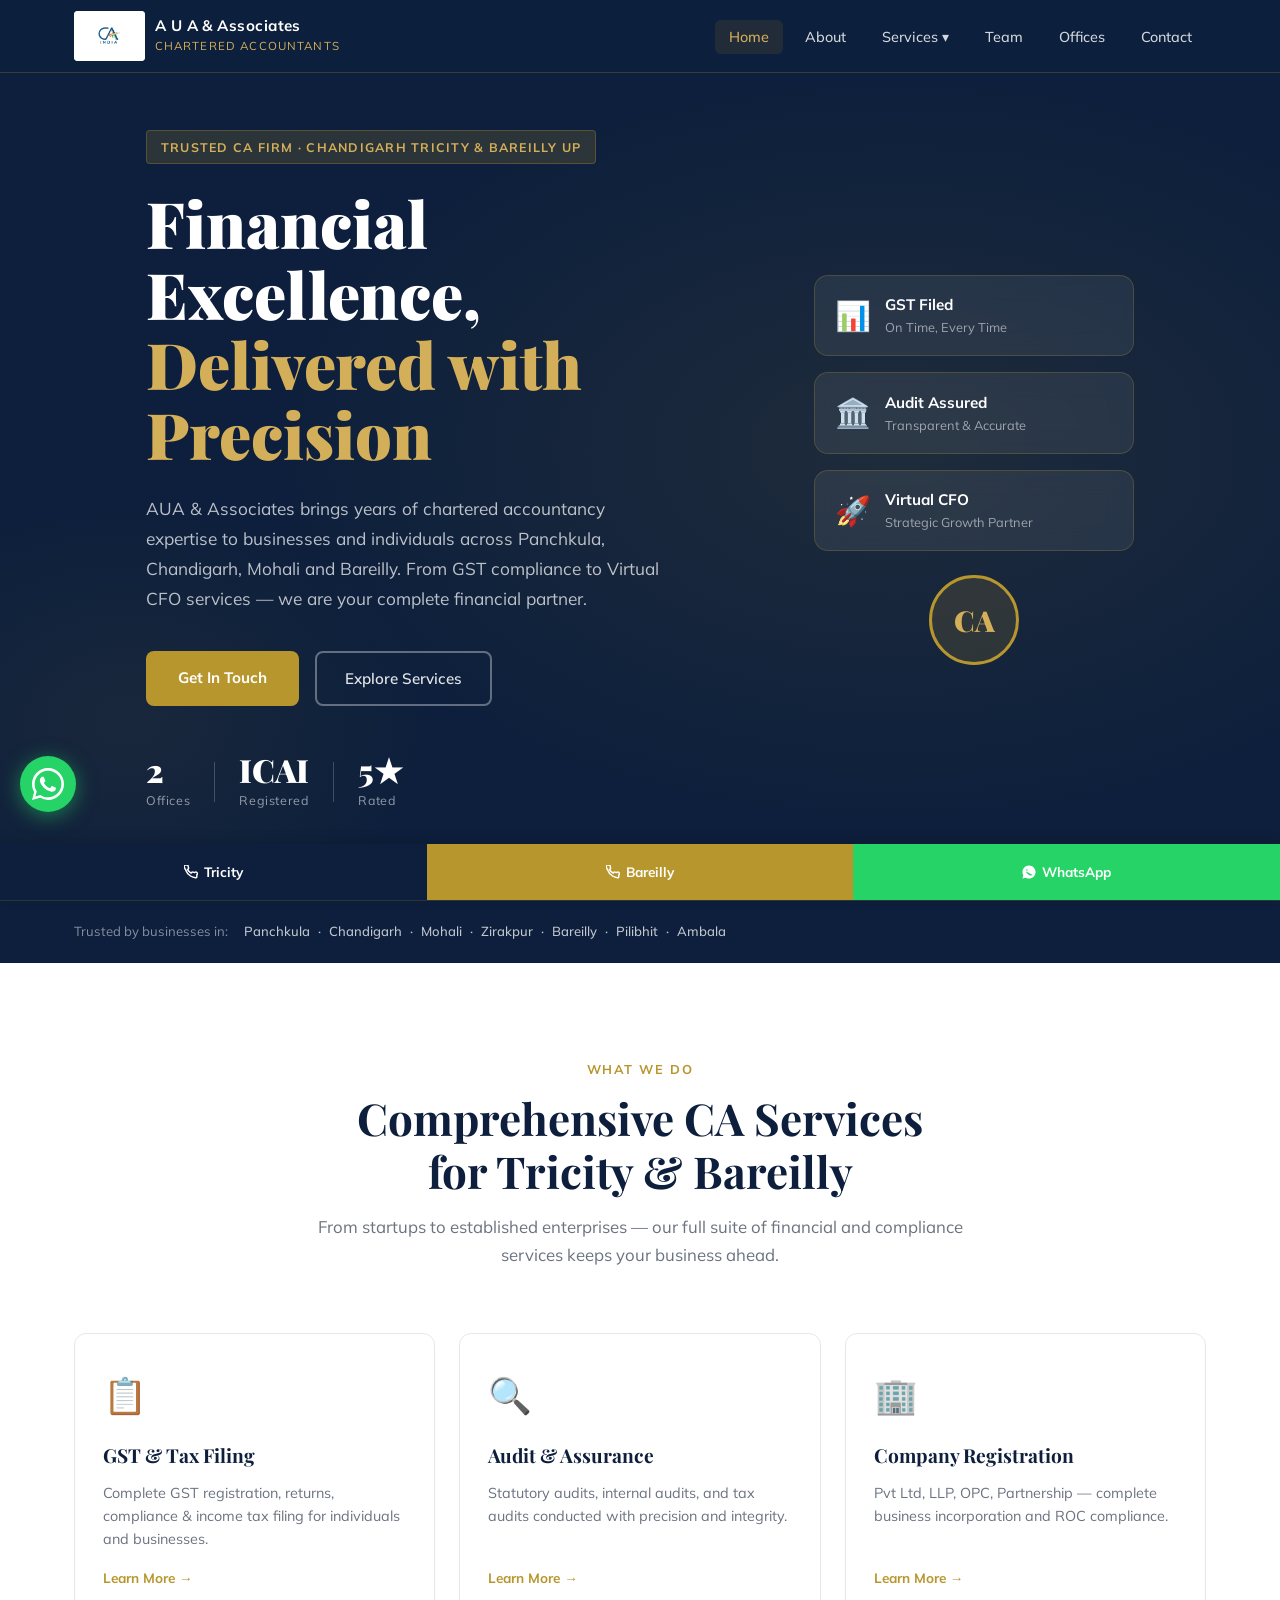
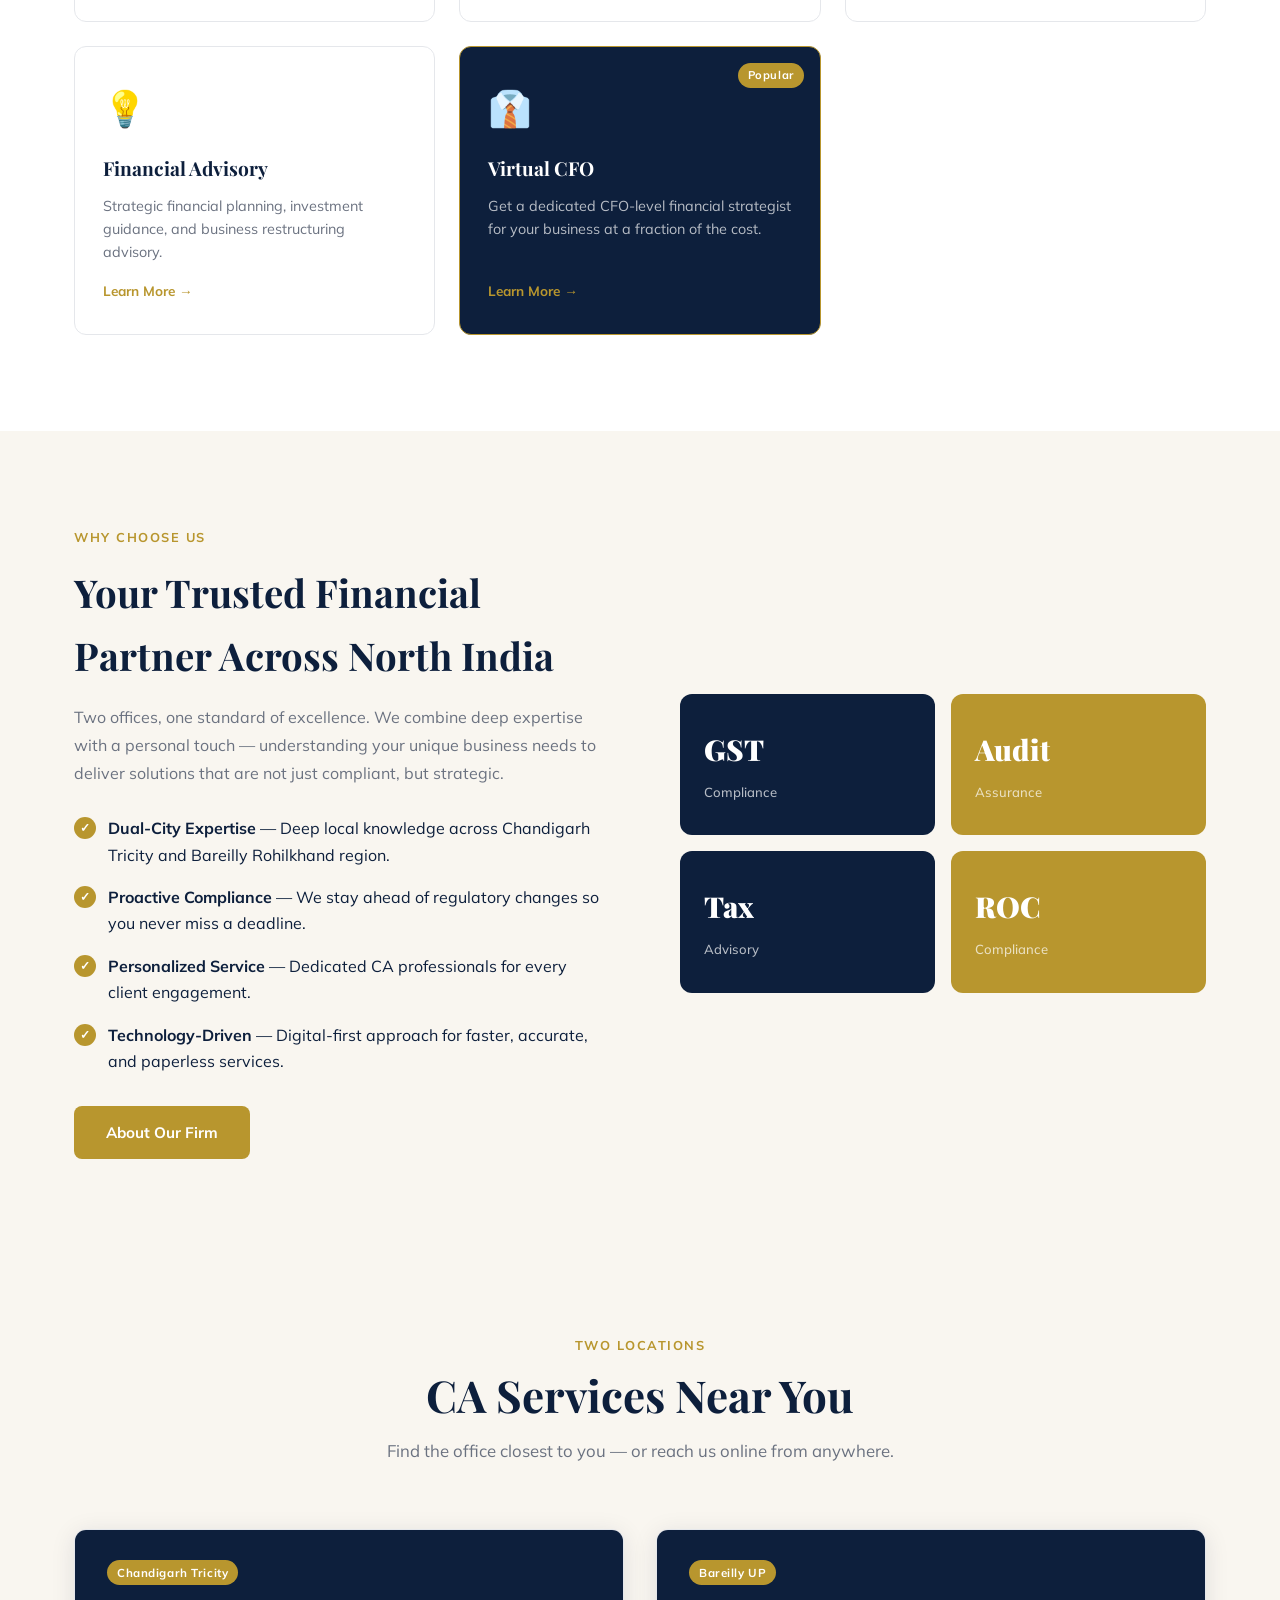
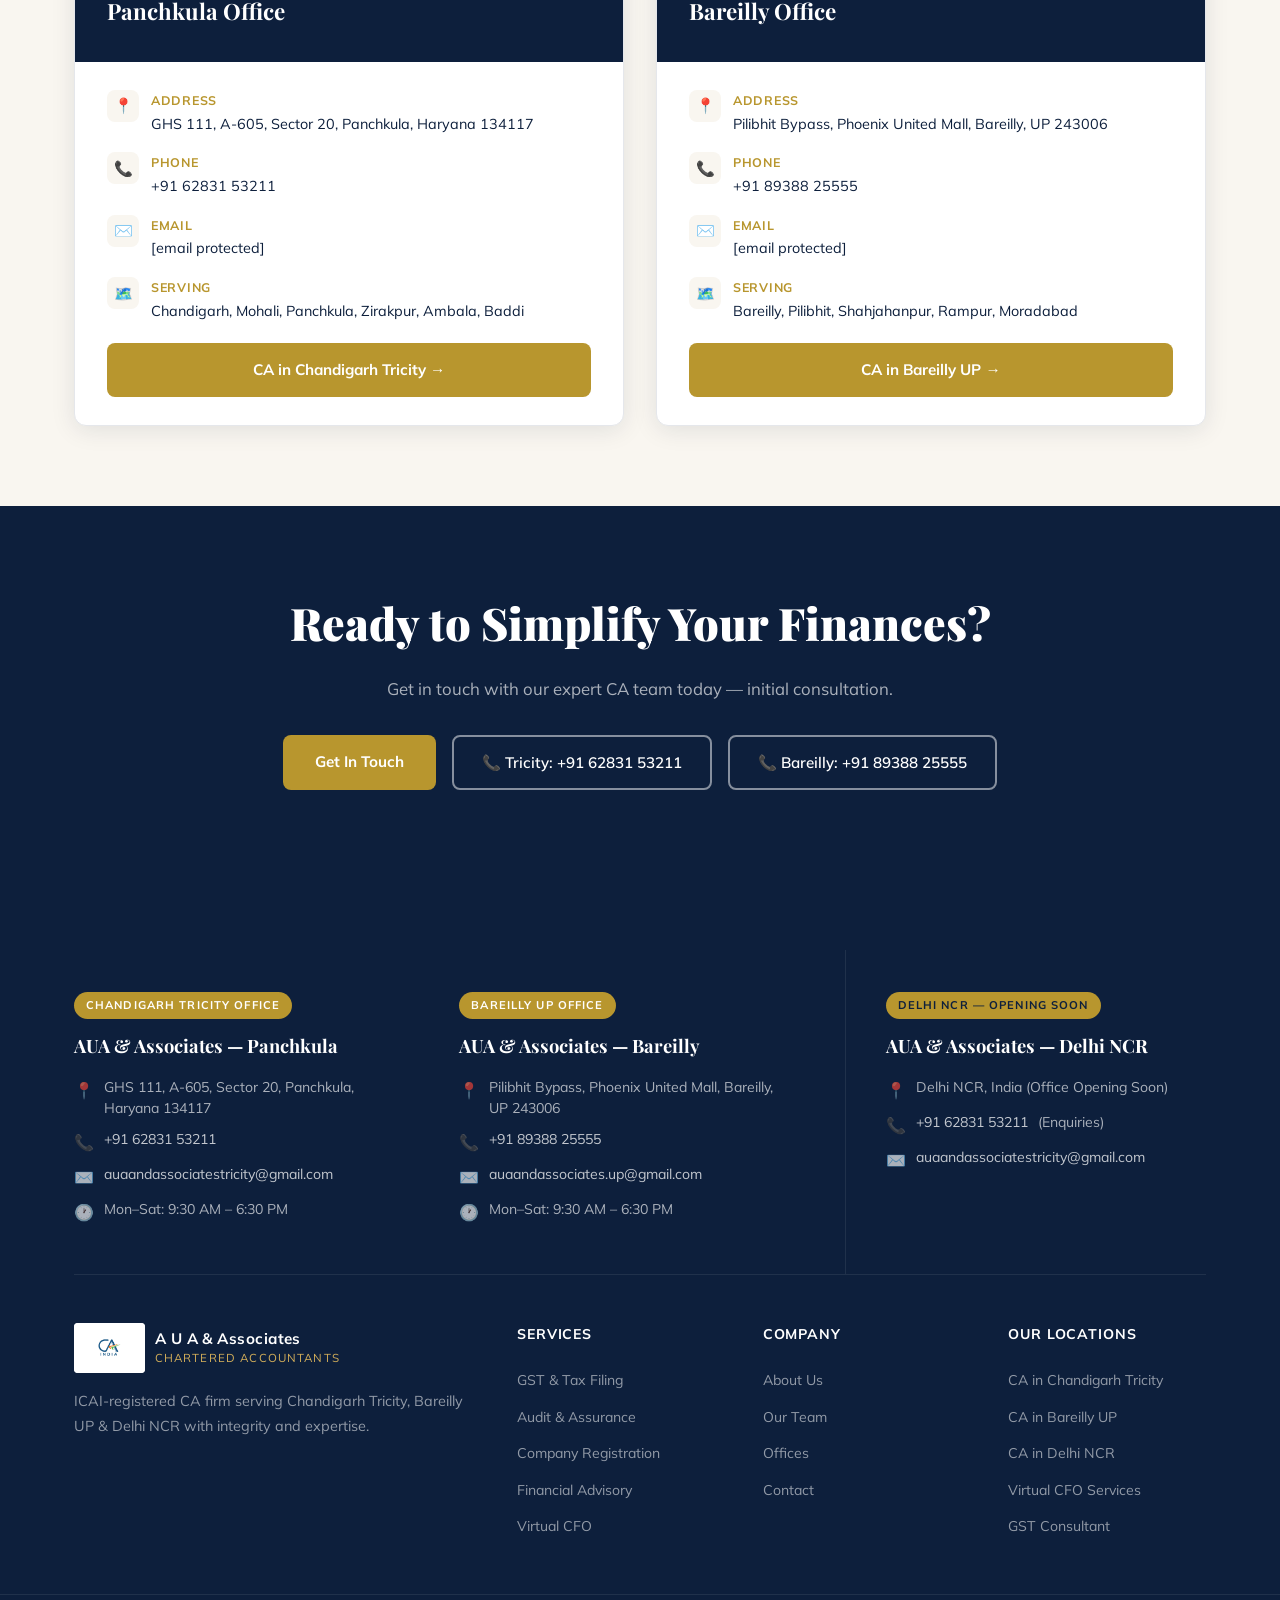
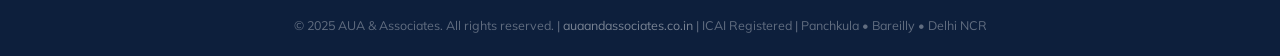
==== commit ac6c95a1: "Add files via upload" ====
--- a/index.html
+++ b/index.html
@@ -10,11 +10,9 @@
   gtag('js', new Date());
   gtag('config', 'G-XXXXXXXXXX');
 </script>
-<link rel="icon" type="image/x-icon" href="favicon.ico">
-<link rel="icon" type="image/png" sizes="32x32" href="favicon-32.png">
-<link rel="icon" type="image/png" sizes="16x16" href="favicon-16.png">
-<link rel="icon" type="image/png" sizes="192x192" href="favicon-192.png">
-<link rel="apple-touch-icon" sizes="180x180" href="favicon-512.png">
+<link rel="icon" type="image/png" href="favicon.png">
+<link rel="shortcut icon" type="image/png" href="favicon.png">
+<link rel="apple-touch-icon" href="favicon.png">
 <meta name="viewport" content="width=device-width, initial-scale=1.0">
 
 <title>CA in Chandigarh Tricity &amp; Bareilly UP | AUA &amp; Associates | Chartered Accountants</title>
@@ -325,7 +323,7 @@
         <h4>AUA &amp; Associates &mdash; Panchkula</h4>
         <div class="fo-detail"><span class="fo-icon">&#128205;</span><span>GHS 111, A-605, Sector 20, Panchkula, Haryana 134117</span></div>
         <div class="fo-detail"><span class="fo-icon">&#128222;</span><a href="tel:+916283153211">+91 62831 53211</a></div>
-        <div class="fo-detail"><span class="fo-icon">&#9993;&#65039;</span><a href="/cdn-cgi/l/email-protection#ec8d998d8d82888d9f9f838f858d98899f989e858f859895ac8b818d8580c28f8381"><span class="__cf_email__" data-cfemail="e5849084848b818496968a868c8491809691978c868c919ca58288848c89cb868a88">[email&#160;protected]</span></a></div>
+        <div class="fo-detail"><span class="fo-icon">&#9993;&#65039;</span><a href="mailto:auaandassociatestricity@gmail.com">auaandassociatestricity@gmail.com</a></div>
         <div class="fo-detail"><span class="fo-icon">&#128336;</span><span>Mon&ndash;Sat: 9:30 AM &ndash; 6:30 PM</span></div>
       </div>
       <div class="footer-office">
@@ -333,7 +331,7 @@
         <h4>AUA &amp; Associates &mdash; Bareilly</h4>
         <div class="fo-detail"><span class="fo-icon">&#128205;</span><span>Pilibhit Bypass, Phoenix United Mall, Bareilly, UP 243006</span></div>
         <div class="fo-detail"><span class="fo-icon">&#128222;</span><a href="tel:+918938825555">+91 89388 25555</a></div>
-        <div class="fo-detail"><span class="fo-icon">&#9993;&#65039;</span><a href="/cdn-cgi/l/email-protection#38594d5959565c594b4b575b51594c5d4b164d48785f55595154165b5755"><span class="__cf_email__" data-cfemail="fe9f8b9f9f909a9f8d8d919d979f8a9b8dd08b8ebe99939f9792d09d9193">[email&#160;protected]</span></a></div>
+        <div class="fo-detail"><span class="fo-icon">&#9993;&#65039;</span><a href="mailto:auaandassociates.up@gmail.com">auaandassociates.up@gmail.com</a></div>
         <div class="fo-detail"><span class="fo-icon">&#128336;</span><span>Mon&ndash;Sat: 9:30 AM &ndash; 6:30 PM</span></div>
       </div>
       <div class="footer-office">
@@ -341,7 +339,7 @@
         <h4>AUA &amp; Associates &mdash; Delhi NCR</h4>
         <div class="fo-detail"><span class="fo-icon">&#128205;</span><span>Delhi NCR, India (Office Opening Soon)</span></div>
         <div class="fo-detail"><span class="fo-icon">&#128222;</span><a href="tel:+916283153211">+91 62831 53211</a> (Enquiries)</div>
-        <div class="fo-detail"><span class="fo-icon">&#9993;&#65039;</span><a href="/cdn-cgi/l/email-protection#1e7f6b7f7f707a7f6d6d717d777f6a7b6d6a6c777d776a675e79737f7772307d7173"><span class="__cf_email__" data-cfemail="22435743434c464351514d414b4356475156504b414b565b62454f434b4e0c414d4f">[email&#160;protected]</span></a></div>
+        <div class="fo-detail"><span class="fo-icon">&#9993;&#65039;</span><a href="mailto:auaandassociatestricity@gmail.com">auaandassociatestricity@gmail.com</a></div>
       </div>
     </div>
     <div class="footer-grid">
@@ -384,4 +382,9 @@
   <div id="mobile-call-bar">
     <a href="tel:+916283153211" class="mcb-btn mcb-call"><svg width="14" height="14" viewBox="0 0 24 24" fill="none" stroke="currentColor" stroke-width="2.5" stroke-linecap="round" stroke-linejoin="round"><path d="M22 16.92v3a2 2 0 01-2.18 2 19.79 19.79 0 01-8.63-3.07A19.5 19.5 0 013.07 8.81 19.79 19.79 0 01.12 2.18 2 2 0 012.1 0h3a2 2 0 012 1.72c.127.96.361 1.903.7 2.81a2 2 0 01-.45 2.11L6.09 7.91a16 16 0 006 6l1.27-1.27a2 2 0 012.11-.45c.907.339 1.85.573 2.81.7A2 2 0 0122 16.92z"/></svg>Tricity</a>
     <a href="tel:+918938825555" class="mcb-btn mcb-enquire"><svg width="14" height="14" viewBox="0 0 24 24" fill="none" stroke="currentColor" stroke-width="2.5" stroke-linecap="round" stroke-linejoin="round"><path d="M22 16.92v3a2 2 0 01-2.18 2 19.79 19.79 0 01-8.63-3.07A19.5 19.5 0 013.07 8.81 19.79 19.79 0 01.12 2.18 2 2 0 012.1 0h3a2 2 0 012 1.72c.127.96.361 1.903.7 2.81a2 2 0 01-.45 2.11L6.09 7.91a16 16 0 006 6l1.27-1.27a2 2 0 012.11-.45c.907.339 1.85.573 2.81.7A2 2 0 0122 16.92z"/></svg>Bareilly</a>
-    <a href="https://wa.me/916283153211?text=Hello%20AUA%20%26%20Associates%2C%20I%20need%20CA%20services." target="_blank" rel="noopener" class="mcb-btn mcb-wa"><svg width="14" height="14" viewBox="0 0 32 32" fill="currentColor"><path d="M16 1C7.716 1 1 7.716 1 16c0 2.628.687 5.095 1.886 7.232L1 31l8.013-2.1A14.94 14.94 0 0016 31c8.284 0 15-6.716 15-15S24.284 1 16 1zm7.5 21.07c-.31.872-1.54 1.596-2.52 1.806-.672.142-1.55.255-4.506-1.012-3.784-1.61-6.226-5.45-6.415-5.702-.182-.25-1.53-2.035-1.53-3.882 0-1.847.966-2.753 1.308-3.13.31-.34.677-.425.903-.425l.65.012c.208.01.488-.079.764.583.285.68.97 2.35.055 2.67l-.32.125c-.3-.128-.768-.307-1.41-.586-.64-.278-1.067-.462-1.208-.527-.14-.065-.27+    <a href="https://wa.me/916283153211?text=Hello%20AUA%20%26%20Associates%2C%20I%20need%20CA%20services." target="_blank" rel="noopener" class="mcb-btn mcb-wa"><svg width="14" height="14" viewBox="0 0 32 32" fill="currentColor"><path d="M16 1C7.716 1 1 7.716 1 16c0 2.628.687 5.095 1.886 7.232L1 31l8.013-2.1A14.94 14.94 0 0016 31c8.284 0 15-6.716 15-15S24.284 1 16 1zm7.5 21.07c-.31.872-1.54 1.596-2.52 1.806-.672.142-1.55.255-4.506-1.012-3.784-1.61-6.226-5.45-6.415-5.702-.182-.25-1.53-2.035-1.53-3.882 0-1.847.966-2.753 1.308-3.13.31-.34.677-.425.903-.425l.65.012c.208.01.488-.079.764.583.285.68.97 2.35.055 2.67l-.32.125c-.3-.128-.768-.307-1.41-.586-.64-.278-1.067-.462-1.208-.527-.14-.065-.27-.073-.38.073-.11.146-.448.54-.55.652-.1.112-.202.126-.376.042a4.74 4.74 0 01-1.404-.866 5.27 5.27 0 01-.97-1.205c-.1-.175-.01-.27.076-.35.076-.073.175-.204.263-.305.088-.1.117-.175.175-.292.058-.117.029-.219-.014-.305-.044-.087-.397-.954-.543-1.305-.14-.338-.285-.292-.397-.298l-.34-.006c-.117 0-.308.044-.462.219s-.602.59-.602 1.438.616 1.67.703 1.787c.087.117 1.215 1.856 2.943 2.604z"/></svg>WhatsApp</a>
+  </div>
+</footer>
+<script src="main.js" defer></script>
+</body>
+</html>
